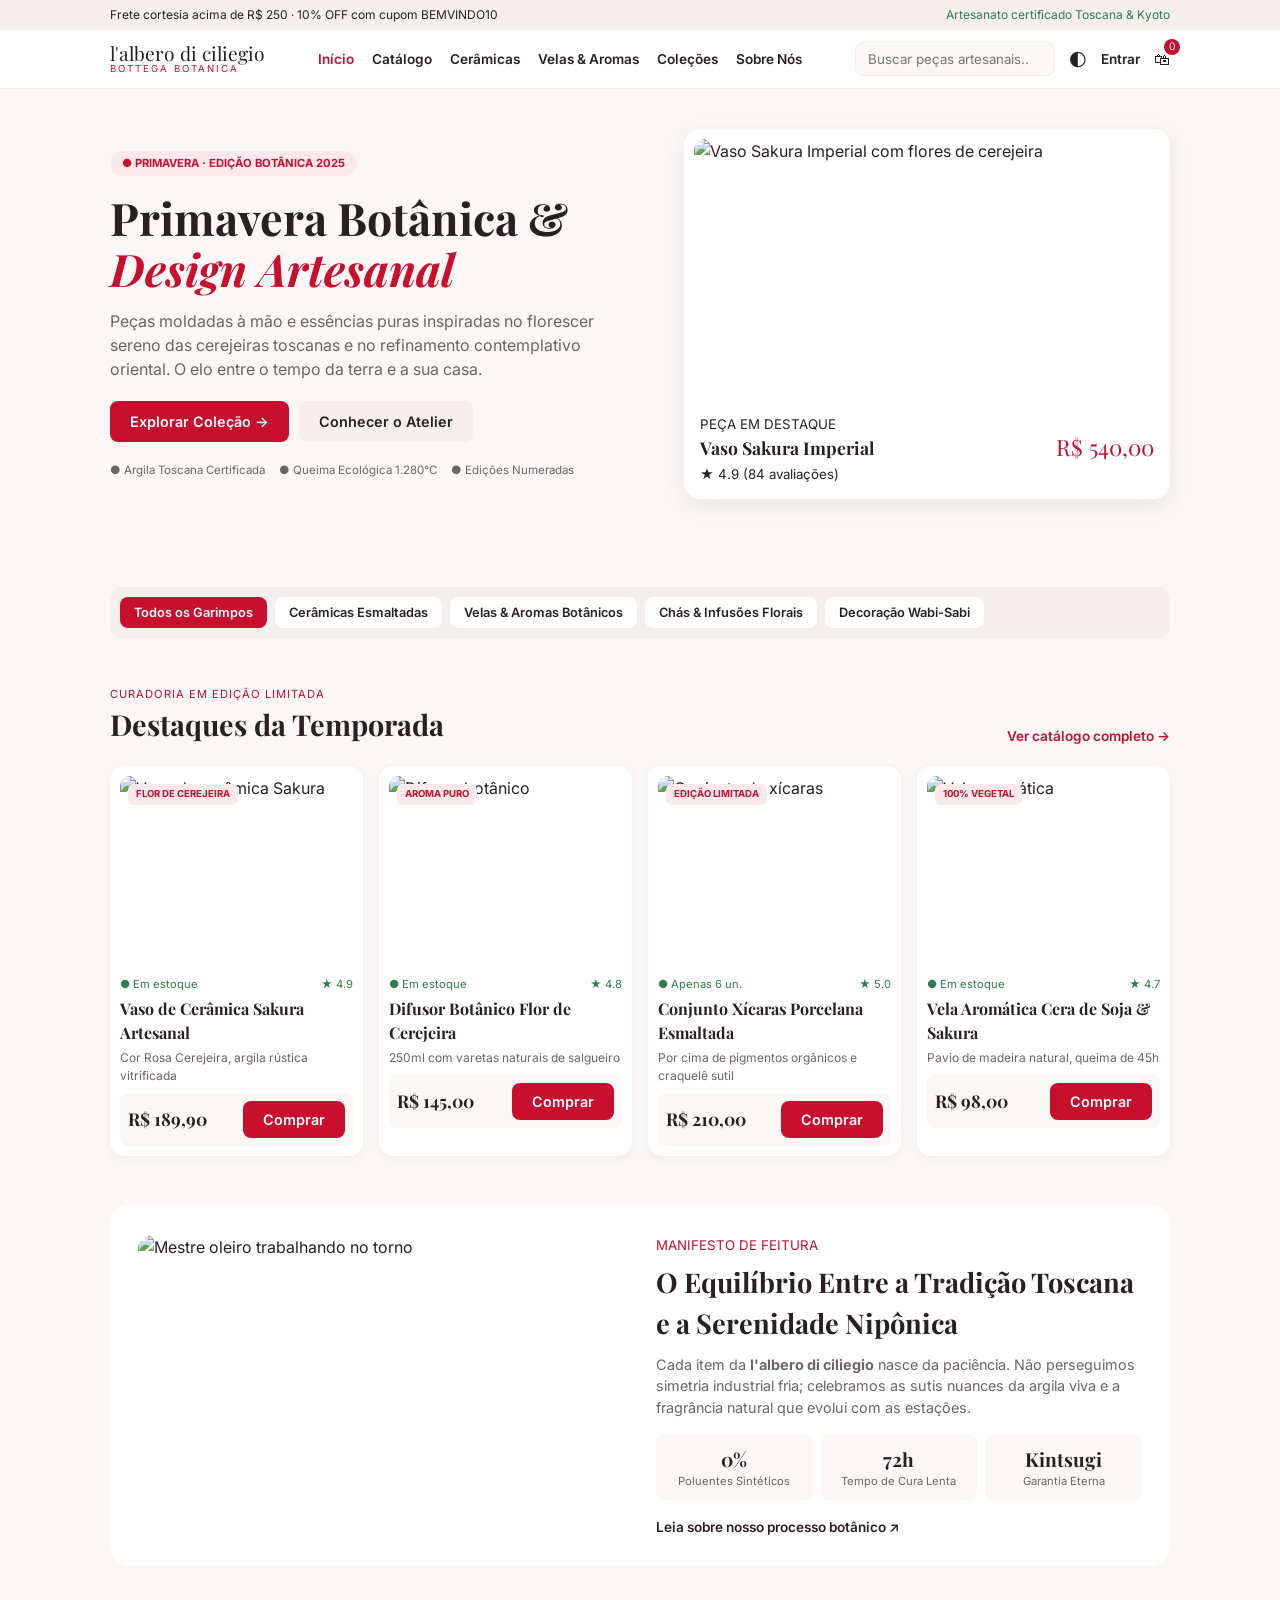
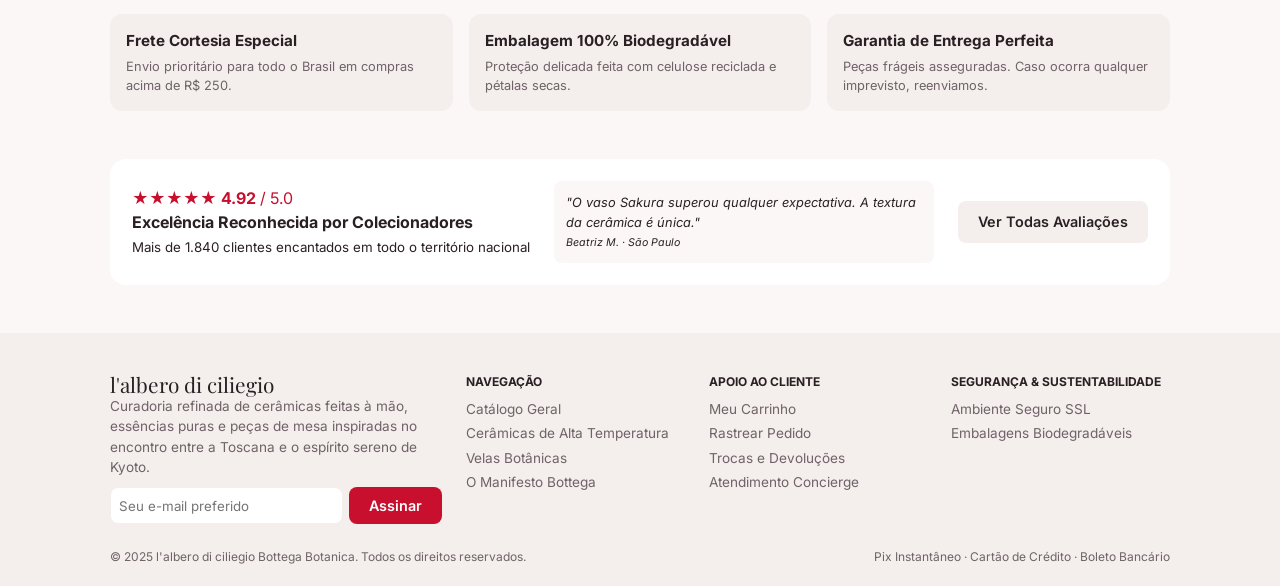
==== index.html @ edb215cd "Commits" ====
<!DOCTYPE html>
<html lang="pt-BR">
<head>
  <meta charset="UTF-8">
  <meta name="viewport" content="width=device-width, initial-scale=1.0">
  <title>l'albero di ciliegio | Bottega Botanica</title>
  <link rel="preconnect" href="https://fonts.googleapis.com">
  <link href="https://fonts.googleapis.com/css2?family=Inter:wght@400;600&family=Playfair+Display:ital,wght@0,500;0,700;1,500&display=swap" rel="stylesheet">
  <link rel="stylesheet" href="style.css">
</head>
<body>
 
  
  <div class="topo">
    <div class="container">
      <span>Frete cortesia acima de R$ 250 · 10% OFF com cupom BEMVINDO10</span>
      <span class="verde">Artesanato certificado Toscana &amp; Kyoto</span>
    </div>
  </div>
 

  <header class="cabecalho">
    <div class="container">
      <a href="index.html" class="logo">l'albero di ciliegio<small>Bottega Botanica</small></a>
      <nav>
        <ul class="menu">
          <li><a href="index.html" class="ativo">Início</a></li>
          <li><a href="pages/produtos.html">Catálogo</a></li>
          <li><a href="#">Cerâmicas</a></li>
          <li><a href="#">Velas &amp; Aromas</a></li>
          <li><a href="#">Coleções</a></li>
          <li><a href="#manifesto">Sobre Nós</a></li>
        </ul>
      </nav>
      <div class="acoes">
        <input type="search" placeholder="Buscar peças artesanais...">
        <button class="icone" onclick="alternarTema()" title="Tema claro/escuro">🌓</button><a href="login.html" id="conta">Entrar</a>
        <a href="carrinho.html" class="carrinho-icone">🛍<span id="contador">0</span></a>
      </div>
    </div>
  </header>
 
  <main class="container">
 
  
    <section class="hero">
      <div>
        <span class="selo">● PRIMAVERA · EDIÇÃO BOTÂNICA 2025</span>
        <h1>Primavera Botânica &amp; <em>Design Artesanal</em></h1>
        <p>Peças moldadas à mão e essências puras inspiradas no florescer sereno das cerejeiras toscanas e no refinamento contemplativo oriental. O elo entre o tempo da terra e a sua casa.</p>
        <div class="botoes">
          <a href="produtos.html" class="btn btn-primario">Explorar Coleção →</a>
          <a href="#manifesto" class="btn btn-secundario">Conhecer o Atelier</a>
        </div>
        <ul>
          <li>● Argila Toscana Certificada</li>
          <li>● Queima Ecológica 1.280°C</li>
          <li>● Edições Numeradas</li>
        </ul>
      </div>
      <div class="hero-card">
        <div class="foto"><img src="https://http2.mlstatic.com/D_NQ_NP_890542-MLB113476794835_062026-O-vaso-grande-flor-cerejeiras-sakura-artificial-planta-bambu.webp" alt="Vaso Sakura Imperial com flores de cerejeira"></div>
        <div class="info">
          <div>
            <small>PEÇA EM DESTAQUE</small>
            <h3><a href="produto.html?id=1">Vaso Sakura Imperial</a></h3>
            <small>★ 4.9 (84 avaliações)</small>
          </div>
          <div class="preco-grande">R$ 540,00</div>
        </div>
      </div>
    </section>
 
   
    <section class="categorias">
      <button class="ativo">Todos os Garimpos</button>
      <button>Cerâmicas Esmaltadas</button>
      <button>Velas &amp; Aromas Botânicos</button>
      <button>Chás &amp; Infusões Florais</button>
      <button>Decoração Wabi-Sabi</button>
    </section>
 
   
    <div class="titulo-secao">
      <div>
        <small>Curadoria em edição limitada</small>
        <h2>Destaques da Temporada</h2>
      </div>
      <a href="produtos.html">Ver catálogo completo →</a>
    </div>
 
    <section class="produtos">
      <article class="card">
        <div class="foto"><img src="https://encrypted-tbn0.gstatic.com/images?q=tbn:ANd9GcS4dsjltMPFh5X_T1nWB2Aj9TmTQiAdquRbq2TLnKQxumsfh1YbI64Na4hk&s=10" alt="Vaso de cerâmica Sakura"><span class="etiqueta">FLOR DE CEREJEIRA</span></div>
        <div class="estoque"><span>● Em estoque</span><span>★ 4.9</span></div>
        <h3><a href="produto.html?id=2">Vaso de Cerâmica Sakura Artesanal</a></h3>
        <p class="descricao">Cor Rosa Cerejeira, argila rústica vitrificada</p>
        <div class="compra"><span class="preco">R$ 189,90</span><button class="btn btn-primario" data-comprar="2">Comprar</button></div>
      </article>
 
      <article class="card">
        <div class="foto"><img src="https://acdn-us.mitiendanube.com/stores/005/722/395/products/candleeco-difusor-de-ambiente-flor-de-cerejeira-3-f16fec84d40fd65c4417727639062046-1024-1024.webp" alt="Difusor botânico"><span class="etiqueta">AROMA PURO</span></div>
        <div class="estoque"><span>● Em estoque</span><span>★ 4.8</span></div>
        <h3><a href="produto.html?id=3">Difusor Botânico Flor de Cerejeira</a></h3>
        <p class="descricao">250ml com varetas naturais de salgueiro</p>
        <div class="compra"><span class="preco">R$ 145,00</span><button class="btn btn-primario" data-comprar="3">Comprar</button></div>
      </article>
 
      <article class="card">
        <div class="foto"><img src="img/xicaras.jpg" alt="Conjunto de xícaras"><span class="etiqueta">EDIÇÃO LIMITADA</span></div>
        <div class="estoque"><span>● Apenas 6 un.</span><span>★ 5.0</span></div>
        <h3><a href=" produto.html?id=4">Conjunto Xícaras Porcelana Esmaltada</a></h3>
        <p class="descricao">Por cima de pigmentos orgânicos e craquelê sutil</p>
        <div class="compra"><span class="preco">R$ 210,00</span><button class="btn btn-primario" data-comprar="4">Comprar</button></div>
      </article>
 
      <article class="card">
        <div class="foto"><img src="img/vela.jpg" alt="Vela aromática"><span class="etiqueta">100% VEGETAL</span></div>
        <div class="estoque"><span>● Em estoque</span><span>★ 4.7</span></div>
        <h3><a href="produto.html?id=5">Vela Aromática Cera de Soja &amp; Sakura</a></h3>
        <p class="descricao">Pavio de madeira natural, queima de 45h</p>
        <div class="compra"><span class="preco">R$ 98,00</span><button class="btn btn-primario" data-comprar="5">Comprar</button></div>
      </article>
    </section>
 
    
    <section class="manifesto" id="manifesto">
      <div class="foto"><img src="img/atelier.jpg" alt="Mestre oleiro trabalhando no torno"></div>
      <div>
        <small style="color:var(--vermelho)">MANIFESTO DE FEITURA</small>
        <h2>O Equilíbrio Entre a Tradição Toscana e a Serenidade Nipônica</h2>
        <p>Cada item da <strong>l'albero di ciliegio</strong> nasce da paciência. Não perseguimos simetria industrial fria; celebramos as sutis nuances da argila viva e a fragrância natural que evolui com as estações.</p>
        <div class="numeros">
          <div><strong>0%</strong>Poluentes Sintéticos</div>
          <div><strong>72h</strong>Tempo de Cura Lenta</div>
          <div><strong>Kintsugi</strong>Garantia Eterna</div>
        </div>
        <a href="#" style="font-weight:600;font-size:.85rem">Leia sobre nosso processo botânico ↗</a>
      </div>
    </section>
 
    <section class="vantagens">
      <div><h3>Frete Cortesia Especial</h3>Envio prioritário para todo o Brasil em compras acima de R$ 250.</div>
      <div><h3>Embalagem 100% Biodegradável</h3>Proteção delicada feita com celulose reciclada e pétalas secas.</div>
      <div><h3>Garantia de Entrega Perfeita</h3>Peças frágeis asseguradas. Caso ocorra qualquer imprevisto, reenviamos.</div>
    </section>
 
    
    <section class="avaliacoes">
      <div>
        <div class="nota">★★★★★ <strong>4.92</strong> / 5.0</div>
        <strong>Excelência Reconhecida por Colecionadores</strong><br>
        <small>Mais de 1.840 clientes encantados em todo o território nacional</small>
      </div>
      <blockquote>"O vaso Sakura superou qualquer expectativa. A textura da cerâmica é única."<br><small>Beatriz M. · São Paulo</small></blockquote>
      <a href="#" class="btn btn-secundario">Ver Todas Avaliações</a>
    </section>
 
  </main>
 
  
  <footer class="rodape">
    <div class="container">
      <div class="colunas">
        <div>
          <p class="logo" style="font-size:1.3rem;color:var(--texto)">l'albero di ciliegio</p>
          <p>Curadoria refinada de cerâmicas feitas à mão, essências puras e peças de mesa inspiradas no encontro entre a Toscana e o espírito sereno de Kyoto.</p>
          <form onsubmit="return false">
            <input type="email" placeholder="Seu e-mail preferido">
            <button class="btn btn-primario">Assinar</button>
          </form>
        </div>
        <div><h4>Navegação</h4><ul><li>Catálogo Geral</li><li>Cerâmicas de Alta Temperatura</li><li>Velas Botânicas</li><li>O Manifesto Bottega</li></ul></div>
        <div><h4>Apoio ao Cliente</h4><ul><li>Meu Carrinho</li><li>Rastrear Pedido</li><li>Trocas e Devoluções</li><li>Atendimento Concierge</li></ul></div>
        <div><h4>Segurança &amp; Sustentabilidade</h4><ul><li>Ambiente Seguro SSL</li><li>Embalagens Biodegradáveis</li></ul></div>
      </div>
      <div class="copy">
        <span>© 2025 l'albero di ciliegio Bottega Botanica. Todos os direitos reservados.</span>
        <span>Pix Instantâneo · Cartão de Crédito · Boleto Bancário</span>
      </div>
    </div>
  </footer>
 
  <script src="js/produtos.js"></script>
  <script src="js/script.js"></script>
</body>
</html>
---- style.css ----
/* ===== Variáveis: cores e fontes da identidade visual ===== */
:root {
  --vermelho: #c8102e;
  --fundo: #fbf7f6;
  --cartao: #ffffff;
  --bege: #f4eeed;
  --texto: #2a2024;
  --cinza: #6f6368;
  --rosa: #fde8ec;
  --verde: #2e7d4f;
  --fonte-titulo: 'Playfair Display', Georgia, serif;
  --fonte-texto: 'Inter', system-ui, Arial, sans-serif;
}
* { 
    box-sizing: border-box;
     margin: 0; 
     padding: 0; 
    }
body {
     font-family: var(--fonte-texto);
      background: var(--fundo);
       color: var(--texto); 
       line-height: 1.5; 
    }
a { 
    color: inherit; 
    text-decoration: none;
 }
img { 
    display: block;
     width: 100%; 
     height: 100%; 
     object-fit: cover;
     }
h1, h2, h3, .logo { 
    font-family: var(--fonte-titulo);
     color: var(--texto); 
    }
.container { max-width: 1100px; 
    margin: 0 auto; 
    padding: 0 20px;
}
section {
     margin-bottom: 48px; 
    }

/* ===== Botões ===== */
.btn { 
    display: inline-block;
     padding: 10px 20px;
      border-radius: 8px;
       font-weight: 600;
        font-size: .9rem;
         border: 0;
          cursor: pointer;
         }
.btn-primario { background: var(--vermelho); color: #fff; }
.btn-secundario { background: var(--bege); color: var(--texto); }

/* ===== Barra de avisos e cabeçalho ===== */
.topo { background: var(--bege); font-size: .75rem; padding: 6px 0; }
.topo .container { display: flex; justify-content: space-between; gap: 10px; flex-wrap: wrap; }
.topo .verde { color: var(--verde); }
.cabecalho { background: var(--cartao); position: sticky; top: 0; z-index: 10; border-bottom: 1px solid var(--bege); }
.cabecalho .container { display: flex; align-items: center; justify-content: space-between; gap: 16px; padding-top: 12px; padding-bottom: 12px; flex-wrap: wrap; }
.logo { font-size: 1.2rem; line-height: 1.1; }
.logo small { display: block; font-family: var(--fonte-texto); font-size: .6rem; letter-spacing: 2px; text-transform: uppercase; color: var(--vermelho); }
.menu { display: flex; gap: 18px; font-size: .85rem; font-weight: 600; list-style: none; flex-wrap: wrap; }
.menu a.ativo, .menu a:hover { color: var(--vermelho); }
.acoes { display: flex; align-items: center; gap: 14px; }
.acoes input { padding: 8px 12px; border: 1px solid var(--bege); border-radius: 8px; background: var(--fundo); width: 200px; font-family: inherit; }
.carrinho-icone { position: relative; }
.carrinho-icone span { position: absolute; top: -8px; right: -10px; background: var(--vermelho); color: #fff; font-size: .65rem; border-radius: 50%; width: 16px; height: 16px; text-align: center; }

/* ===== Hero ===== */
.hero { display: grid; grid-template-columns: 1.1fr 1fr; gap: 40px; align-items: center; padding: 40px 0; }
.selo { display: inline-block; background: var(--rosa); color: var(--vermelho); font-size: .7rem; font-weight: 700; padding: 4px 12px; border-radius: 20px; margin-bottom: 16px; }
.hero h1 { font-size: 2.8rem; line-height: 1.15; margin-bottom: 14px; }
.hero h1 em { color: var(--vermelho); }
.hero p { color: var(--cinza); margin-bottom: 20px; }
.hero .botoes { display: flex; gap: 10px; flex-wrap: wrap; margin-bottom: 20px; }
.hero ul { display: flex; gap: 14px; list-style: none; font-size: .72rem; color: var(--cinza); flex-wrap: wrap; }
.hero-card { background: var(--cartao); border-radius: 16px; padding: 10px; box-shadow: 0 6px 24px rgba(0,0,0,.08); }
.hero-card .foto { height: 260px; border-radius: 12px; overflow: hidden; }
.hero-card .info { display: flex; justify-content: space-between; align-items: center; padding: 12px 6px 4px; }
.hero-card h3 { font-size: 1.1rem; }
.preco-grande { font-family: var(--fonte-titulo); font-size: 1.4rem; color: var(--vermelho); }

/* ===== Categorias ===== */
.categorias { display: flex; gap: 8px; flex-wrap: wrap; background: var(--bege); padding: 10px; border-radius: 12px; }
.categorias button { border: 0; background: var(--cartao); padding: 8px 14px; border-radius: 8px; font-size: .8rem; font-weight: 600; cursor: pointer; font-family: inherit; }
.categorias button.ativo { background: var(--vermelho); color: #fff; }

/* ===== Produtos ===== */
.titulo-secao { display: flex; justify-content: space-between; align-items: flex-end; margin: 40px 0 20px; gap: 10px; }
.titulo-secao small { display: block; color: var(--vermelho); font-size: .7rem; letter-spacing: 1px; text-transform: uppercase; }
.titulo-secao h2 { font-size: 1.8rem; }
.titulo-secao a { color: var(--vermelho); font-weight: 600; font-size: .85rem; }
.produtos { display: grid; grid-template-columns: repeat(4, 1fr); gap: 16px; }
.card { background: var(--cartao); border-radius: 14px; padding: 10px; box-shadow: 0 2px 10px rgba(0,0,0,.05); }
.card .foto { position: relative; height: 190px; border-radius: 10px; overflow: hidden; margin-bottom: 10px; }
.etiqueta { position: absolute; top: 8px; left: 8px; background: var(--rosa); color: var(--vermelho); font-size: .6rem; font-weight: 700; padding: 3px 8px; border-radius: 6px; }
.card .estoque { display: flex; justify-content: space-between; font-size: .7rem; color: var(--verde); }
.card h3 { font-size: 1rem; margin: 4px 0; }
.card .descricao { font-size: .75rem; color: var(--cinza); margin-bottom: 8px; }
.card .compra { display: flex; justify-content: space-between; align-items: center; background: var(--fundo); padding: 8px; border-radius: 8px; }
.preco { font-family: var(--fonte-titulo); font-weight: 700; font-size: 1.1rem; }

/* ===== Manifesto ===== */
.manifesto { display: grid; grid-template-columns: 1fr 1fr; gap: 32px; align-items: center; background: var(--cartao); border-radius: 20px; padding: 28px; }
.manifesto .foto { height: 300px; border-radius: 14px; overflow: hidden; }
.manifesto h2 { font-size: 1.7rem; margin: 6px 0 10px; }
.manifesto p { color: var(--cinza); font-size: .9rem; margin-bottom: 16px; }
.numeros { display: grid; grid-template-columns: repeat(3, 1fr); gap: 8px; margin-bottom: 14px; }
.numeros div { background: var(--fundo); border-radius: 8px; padding: 10px; text-align: center; font-size: .7rem; color: var(--cinza); }
.numeros strong { display: block; font-family: var(--fonte-titulo); font-size: 1.2rem; color: var(--texto); }

/* ===== Vantagens, avaliações e rodapé ===== */
.vantagens { display: grid; grid-template-columns: repeat(3, 1fr); gap: 16px; }
.vantagens div { background: var(--bege); border-radius: 12px; padding: 16px; font-size: .8rem; color: var(--cinza); }
.vantagens h3 { font-family: var(--fonte-texto); font-size: .95rem; color: var(--texto); margin-bottom: 4px; }
.avaliacoes { background: var(--cartao); border-radius: 16px; padding: 22px; display: flex; justify-content: space-between; align-items: center; gap: 16px; flex-wrap: wrap; }
.avaliacoes .nota { color: var(--vermelho); }
.avaliacoes blockquote { background: var(--fundo); padding: 12px; border-radius: 8px; font-size: .8rem; font-style: italic; max-width: 380px; }
.rodape { background: var(--bege); padding: 40px 0 20px; font-size: .85rem; color: var(--cinza); }
.rodape .colunas { display: grid; grid-template-columns: 1.5fr 1fr 1fr 1fr; gap: 24px; margin-bottom: 24px; }
.rodape h4 { color: var(--texto); font-size: .75rem; text-transform: uppercase; margin-bottom: 8px; }
.rodape li { list-style: none; margin-bottom: 4px; }
.rodape form { display: flex; gap: 6px; margin-top: 10px; }
.rodape input { flex: 1; padding: 8px; border: 1px solid var(--bege); border-radius: 8px; min-width: 0; }
.copy { display: flex; justify-content: space-between; flex-wrap: wrap; gap: 8px; font-size: .75rem; }

/* ===== Responsividade ===== */
@media (max-width: 900px) {
  .produtos { grid-template-columns: repeat(2, 1fr); }
  .hero, .manifesto { grid-template-columns: 1fr; }
  .rodape .colunas { grid-template-columns: 1fr 1fr; }
}
@media (max-width: 600px) {
  .hero h1 { font-size: 2rem; }
  .produtos, .vantagens { grid-template-columns: 1fr; }
  .acoes input { width: 140px; }
  .rodape .colunas { grid-template-columns: 1fr; }
  .numeros { grid-template-columns: 1fr; }
}

/* ===== Páginas internas (catálogo, produto, carrinho, checkout) ===== */
[hidden] { 
    display: none !important; 
}
.pagina { 
    padding-top: 30px; 
    padding-bottom: 50px; 
    min-height: 70vh;
 }
.pagina h1 {
     margin-bottom: 16px;
     }
.card .foto {
     display: block;
     }
.card h3 a:hover {
     color: var(--vermelho); 
    }
.filtros {
     display: flex;
      gap: 10px; 
      margin-bottom: 20px;
       flex-wrap: wrap; 
    }
.filtros input, .filtros select, form input, form select {
     padding: 10px; 
     border: 1px solid #e0d6d8; 
     border-radius: 8px; 
     font-family: inherit; 
     background: var(--cartao); 
    }
.filtros input { flex: 1; min-width: 200px; }
.detalhe { display: grid; grid-template-columns: 1fr 1fr; gap: 32px; align-items: center; }
.foto-detalhe { height: 420px; border-radius: 16px; overflow: hidden; }
.detalhe h1 { font-size: 2.2rem; }
.descricao-grande { color: var(--cinza); margin: 10px 0; }
.linha-carrinho { display: grid; grid-template-columns: 70px 1fr auto auto auto; gap: 14px; align-items: center; background: var(--cartao); padding: 10px; border-radius: 12px; margin-bottom: 10px; }
.linha-carrinho img { height: 70px; border-radius: 8px; }
.qtd { display: flex; align-items: center; gap: 8px; }
.qtd button, .remover { border: 1px solid #e0d6d8; background: var(--fundo); border-radius: 6px; width: 28px; height: 28px; cursor: pointer; }
.resumo { background: var(--cartao); border-radius: 12px; padding: 16px; }
.resumo p { display: flex; justify-content: space-between; margin-bottom: 6px; gap: 10px; }
.resumo .total { font-size: 1.2rem; font-weight: 700; border-top: 1px solid var(--bege); padding-top: 8px; }
.resumo .btn { margin: 8px 8px 0 0; }
.layout-checkout { display: grid; grid-template-columns: 2fr 1fr; gap: 24px; align-items: start; }
form h3 { margin: 16px 0 8px; }
.campos { display: grid; grid-template-columns: 1fr 1fr; gap: 10px; }
.campos .larga { grid-column: 1 / -1; }
.formas { display: flex; gap: 16px; flex-wrap: wrap; margin-bottom: 12px; }
.caixa-pix { background: var(--bege); padding: 20px; border-radius: 10px; text-align: center; }
.simulacao { background: var(--rosa); color: var(--vermelho); padding: 10px 14px; border-radius: 8px; font-weight: 600; margin-bottom: 16px; }
.sucesso { text-align: center; background: var(--cartao); padding: 40px 20px; border-radius: 16px; }
.sucesso p { margin: 8px 0; }
.aviso { position: fixed; bottom: 24px; right: 24px; background: var(--verde); color: #fff; padding: 12px 18px; border-radius: 10px; z-index: 50; }
@media (max-width: 700px) {
  .detalhe, .layout-checkout, .campos { grid-template-columns: 1fr; }
  .linha-carrinho { grid-template-columns: 60px 1fr auto; }
}

/* ===== Tema escuro: só troca as variáveis de cor ===== */
[data-tema="escuro"] { --fundo: #161215; --cartao: #211a1e; --bege: #2b2327; --texto: #f3eaed; --cinza: #b3a5ab; --rosa: #3a1f27; --verde: #5cc98a; --vermelho: #e8486b; }
input, select, button { color: inherit; font-family: inherit; }
.btn-primario { color: #fff; }
.icone { background: none; border: 0; cursor: pointer; font-size: 1.1rem; }
#conta { font-size: .85rem; font-weight: 600; }

/* ===== Cupom, linha do tempo, login/cadastro ===== */
.cupom { display: flex; gap: 8px; margin-bottom: 12px; }
.cupom input { flex: 1; min-width: 0; padding: 8px; border: 1px solid var(--bege); border-radius: 8px; background: var(--fundo); }
.cupom .btn { margin: 0; }
.linha-tempo { list-style: none; display: flex; gap: 8px; margin: 16px 0; text-align: left; flex-wrap: wrap; }
.linha-tempo li { flex: 1; min-width: 130px; background: var(--bege); padding: 10px; border-radius: 8px; font-size: .8rem; color: var(--cinza); }
.linha-tempo li.feito { background: var(--rosa); color: var(--vermelho); font-weight: 600; }
.auth { display: grid; grid-template-columns: 1fr 1.3fr; max-width: 820px; margin: 10px auto; background: var(--cartao); border-radius: 20px; overflow: hidden; box-shadow: 0 6px 24px rgba(0,0,0,.1); }
.auth .lado { background: linear-gradient(transparent 30%, rgba(0,0,0,.65)), url(../img/atelier.jpg) center / cover; color: #fff; padding: 24px; display: flex; align-items: flex-end; min-height: 380px; font-family: var(--fonte-titulo); font-style: italic; font-size: 1.2rem; }
.auth form { padding: 28px; display: flex; flex-direction: column; gap: 10px; }
.auth label { display: flex; flex-direction: column; gap: 4px; font-size: .8rem; font-weight: 600; }
.aviso-form { font-size: .8rem; color: var(--cinza); }
#erro { color: var(--vermelho); font-size: .85rem; min-height: 1em; }
@media (max-width: 700px) { .auth { grid-template-columns: 1fr; } .auth .lado { min-height: 140px; } }
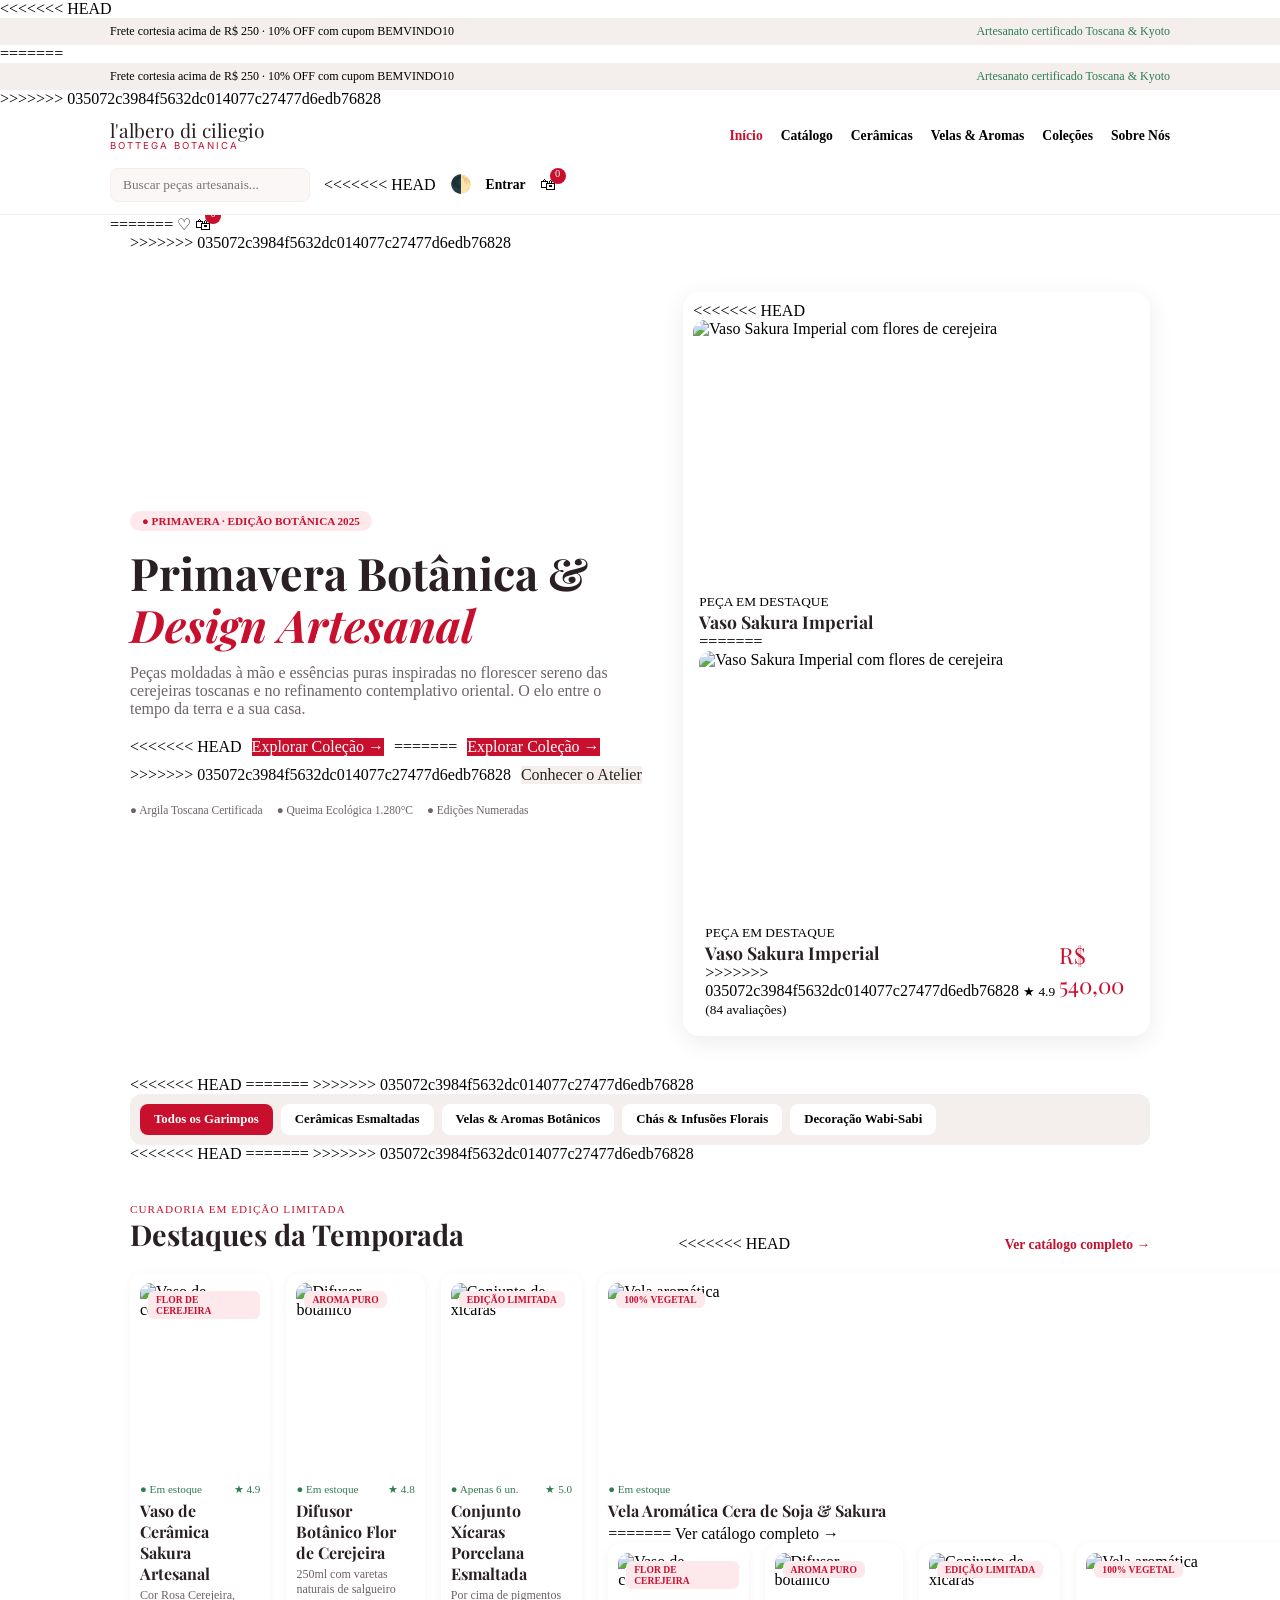
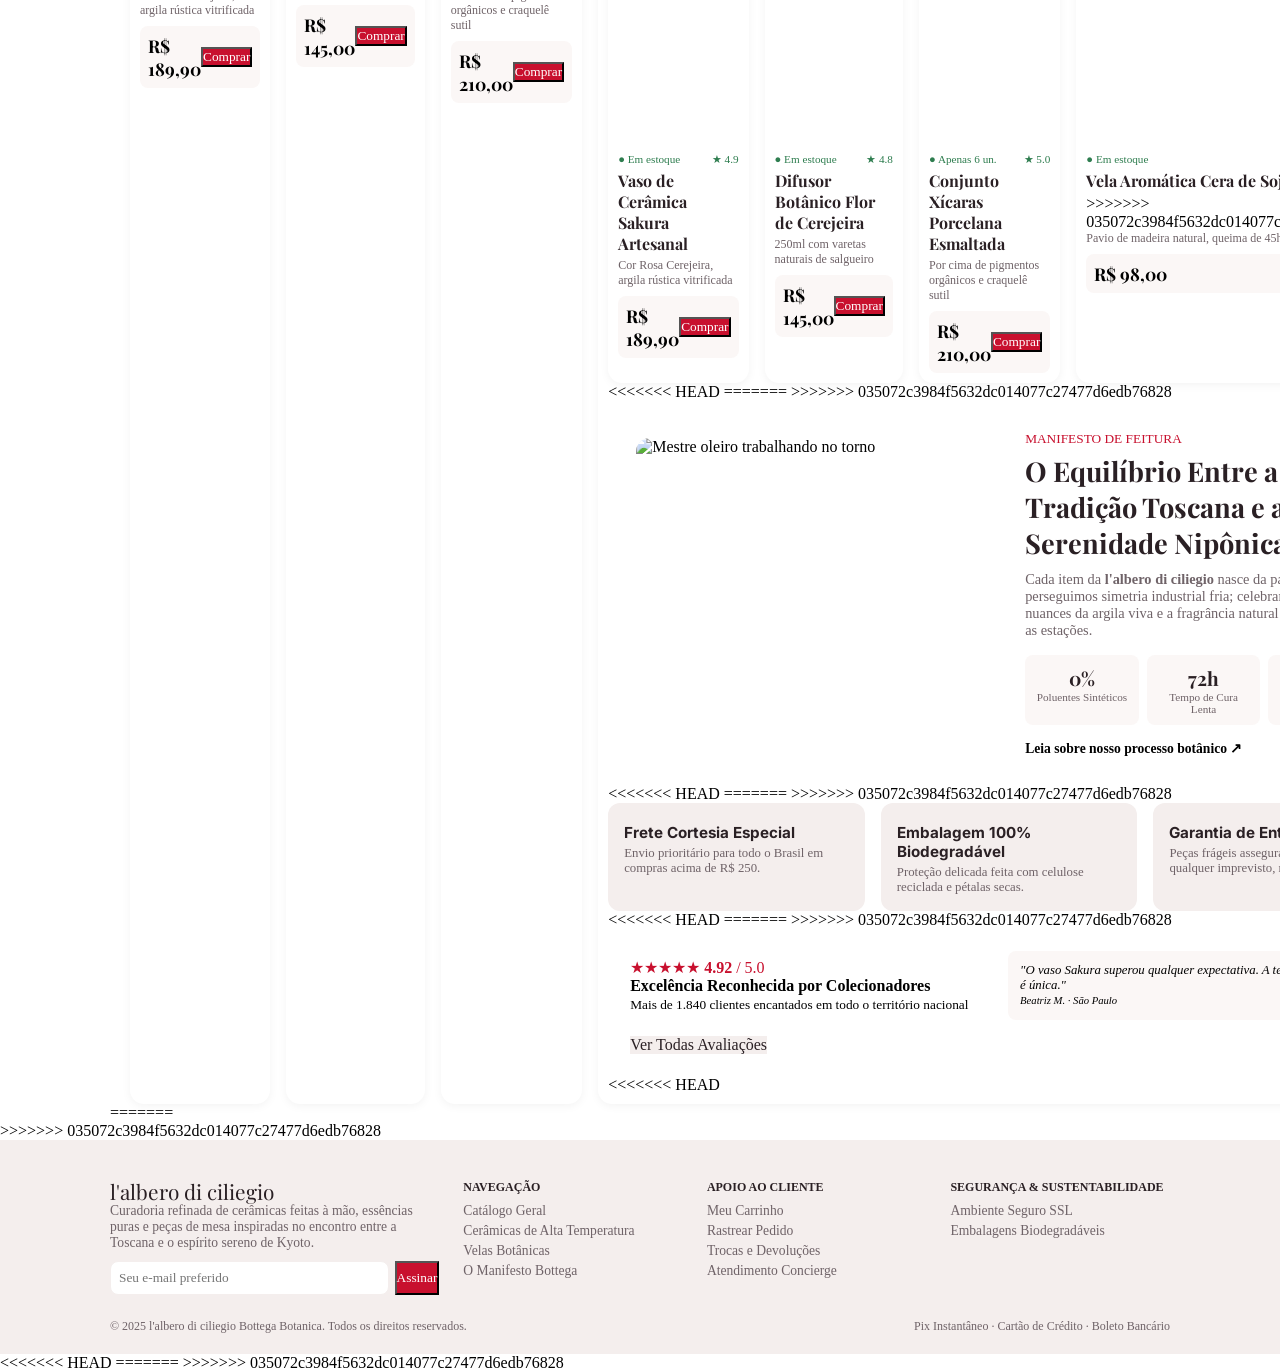
==== commit ee8733ab: "qualquer coisa" ====
--- a/index.html
+++ b/index.html
@@ -9,6 +9,7 @@
   <link rel="stylesheet" href="style.css">
 </head>
 <body>
+<<<<<<< HEAD
  
   
   <div class="topo">
@@ -19,6 +20,18 @@
   </div>
  
 
+=======
+
+  <!-- Barra de avisos -->
+  <div class="topo">
+    <div class="container">
+      <span>Frete cortesia acima de R$ 250 · 10% OFF com cupom BEMVINDO10</span>
+      <span class="verde">Artesanato certificado Toscana &amp; Kyoto</span>
+    </div>
+  </div>
+
+  <!-- Cabeçalho com menu -->
+>>>>>>> 035072c3984f5632dc014077c27477d6edb76828
   <header class="cabecalho">
     <div class="container">
       <a href="index.html" class="logo">l'albero di ciliegio<small>Bottega Botanica</small></a>
@@ -34,6 +47,7 @@
       </nav>
       <div class="acoes">
         <input type="search" placeholder="Buscar peças artesanais...">
+<<<<<<< HEAD
         <button class="icone" onclick="alternarTema()" title="Tema claro/escuro">🌓</button><a href="login.html" id="conta">Entrar</a>
         <a href="carrinho.html" class="carrinho-icone">🛍<span id="contador">0</span></a>
       </div>
@@ -42,6 +56,16 @@
  
   <main class="container">
  
+=======
+        <span>♡</span>
+        <a href="pages/carrinho.html" class="carrinho-icone">🛍<span id="contador">0</span></a>
+      </div>
+    </div>
+  </header>
+
+  <main class="container">
+
+>>>>>>> 035072c3984f5632dc014077c27477d6edb76828
   
     <section class="hero">
       <div>
@@ -49,7 +73,11 @@
         <h1>Primavera Botânica &amp; <em>Design Artesanal</em></h1>
         <p>Peças moldadas à mão e essências puras inspiradas no florescer sereno das cerejeiras toscanas e no refinamento contemplativo oriental. O elo entre o tempo da terra e a sua casa.</p>
         <div class="botoes">
+<<<<<<< HEAD
           <a href="produtos.html" class="btn btn-primario">Explorar Coleção →</a>
+=======
+          <a href="pages/produtos.html" class="btn btn-primario">Explorar Coleção →</a>
+>>>>>>> 035072c3984f5632dc014077c27477d6edb76828
           <a href="#manifesto" class="btn btn-secundario">Conhecer o Atelier</a>
         </div>
         <ul>
@@ -59,18 +87,30 @@
         </ul>
       </div>
       <div class="hero-card">
+<<<<<<< HEAD
         <div class="foto"><img src="https://http2.mlstatic.com/D_NQ_NP_890542-MLB113476794835_062026-O-vaso-grande-flor-cerejeiras-sakura-artificial-planta-bambu.webp" alt="Vaso Sakura Imperial com flores de cerejeira"></div>
         <div class="info">
           <div>
             <small>PEÇA EM DESTAQUE</small>
             <h3><a href="produto.html?id=1">Vaso Sakura Imperial</a></h3>
+=======
+        <div class="foto"><img src="img/hero.jpg" alt="Vaso Sakura Imperial com flores de cerejeira"></div>
+        <div class="info">
+          <div>
+            <small>PEÇA EM DESTAQUE</small>
+            <h3><a href="pages/produto.html?id=1">Vaso Sakura Imperial</a></h3>
+>>>>>>> 035072c3984f5632dc014077c27477d6edb76828
             <small>★ 4.9 (84 avaliações)</small>
           </div>
           <div class="preco-grande">R$ 540,00</div>
         </div>
       </div>
     </section>
- 
+<<<<<<< HEAD
+ 
+=======
+
+>>>>>>> 035072c3984f5632dc014077c27477d6edb76828
    
     <section class="categorias">
       <button class="ativo">Todos os Garimpos</button>
@@ -79,13 +119,19 @@
       <button>Chás &amp; Infusões Florais</button>
       <button>Decoração Wabi-Sabi</button>
     </section>
- 
-   
+<<<<<<< HEAD
+ 
+   
+=======
+
+  
+>>>>>>> 035072c3984f5632dc014077c27477d6edb76828
     <div class="titulo-secao">
       <div>
         <small>Curadoria em edição limitada</small>
         <h2>Destaques da Temporada</h2>
       </div>
+<<<<<<< HEAD
       <a href="produtos.html">Ver catálogo completo →</a>
     </div>
  
@@ -118,12 +164,51 @@
         <div class="foto"><img src="img/vela.jpg" alt="Vela aromática"><span class="etiqueta">100% VEGETAL</span></div>
         <div class="estoque"><span>● Em estoque</span><span>★ 4.7</span></div>
         <h3><a href="produto.html?id=5">Vela Aromática Cera de Soja &amp; Sakura</a></h3>
+=======
+      <a href="pages/produtos.html">Ver catálogo completo →</a>
+    </div>
+
+    <section class="produtos">
+      <article class="card">
+        <div class="foto"><img src="img/vaso.jpg" alt="Vaso de cerâmica Sakura"><span class="etiqueta">FLOR DE CEREJEIRA</span></div>
+        <div class="estoque"><span>● Em estoque</span><span>★ 4.9</span></div>
+        <h3><a href="pages/produto.html?id=2">Vaso de Cerâmica Sakura Artesanal</a></h3>
+        <p class="descricao">Cor Rosa Cerejeira, argila rústica vitrificada</p>
+        <div class="compra"><span class="preco">R$ 189,90</span><button class="btn btn-primario" data-comprar="2">Comprar</button></div>
+      </article>
+
+      <article class="card">
+        <div class="foto"><img src="img/difusor.jpg" alt="Difusor botânico"><span class="etiqueta">AROMA PURO</span></div>
+        <div class="estoque"><span>● Em estoque</span><span>★ 4.8</span></div>
+        <h3><a href="pages/produto.html?id=3">Difusor Botânico Flor de Cerejeira</a></h3>
+        <p class="descricao">250ml com varetas naturais de salgueiro</p>
+        <div class="compra"><span class="preco">R$ 145,00</span><button class="btn btn-primario" data-comprar="3">Comprar</button></div>
+      </article>
+
+      <article class="card">
+        <div class="foto"><img src="img/xicaras.jpg" alt="Conjunto de xícaras"><span class="etiqueta">EDIÇÃO LIMITADA</span></div>
+        <div class="estoque"><span>● Apenas 6 un.</span><span>★ 5.0</span></div>
+        <h3><a href="pages/produto.html?id=4">Conjunto Xícaras Porcelana Esmaltada</a></h3>
+        <p class="descricao">Por cima de pigmentos orgânicos e craquelê sutil</p>
+        <div class="compra"><span class="preco">R$ 210,00</span><button class="btn btn-primario" data-comprar="4">Comprar</button></div>
+      </article>
+
+      <article class="card">
+        <div class="foto"><img src="img/vela.jpg" alt="Vela aromática"><span class="etiqueta">100% VEGETAL</span></div>
+        <div class="estoque"><span>● Em estoque</span><span>★ 4.7</span></div>
+        <h3><a href="pages/produto.html?id=5">Vela Aromática Cera de Soja &amp; Sakura</a></h3>
+>>>>>>> 035072c3984f5632dc014077c27477d6edb76828
         <p class="descricao">Pavio de madeira natural, queima de 45h</p>
         <div class="compra"><span class="preco">R$ 98,00</span><button class="btn btn-primario" data-comprar="5">Comprar</button></div>
       </article>
     </section>
+<<<<<<< HEAD
  
     
+=======
+
+   
+>>>>>>> 035072c3984f5632dc014077c27477d6edb76828
     <section class="manifesto" id="manifesto">
       <div class="foto"><img src="img/atelier.jpg" alt="Mestre oleiro trabalhando no torno"></div>
       <div>
@@ -138,14 +223,24 @@
         <a href="#" style="font-weight:600;font-size:.85rem">Leia sobre nosso processo botânico ↗</a>
       </div>
     </section>
- 
+<<<<<<< HEAD
+ 
+=======
+
+    
+>>>>>>> 035072c3984f5632dc014077c27477d6edb76828
     <section class="vantagens">
       <div><h3>Frete Cortesia Especial</h3>Envio prioritário para todo o Brasil em compras acima de R$ 250.</div>
       <div><h3>Embalagem 100% Biodegradável</h3>Proteção delicada feita com celulose reciclada e pétalas secas.</div>
       <div><h3>Garantia de Entrega Perfeita</h3>Peças frágeis asseguradas. Caso ocorra qualquer imprevisto, reenviamos.</div>
     </section>
+<<<<<<< HEAD
  
     
+=======
+
+   
+>>>>>>> 035072c3984f5632dc014077c27477d6edb76828
     <section class="avaliacoes">
       <div>
         <div class="nota">★★★★★ <strong>4.92</strong> / 5.0</div>
@@ -155,10 +250,17 @@
       <blockquote>"O vaso Sakura superou qualquer expectativa. A textura da cerâmica é única."<br><small>Beatriz M. · São Paulo</small></blockquote>
       <a href="#" class="btn btn-secundario">Ver Todas Avaliações</a>
     </section>
+<<<<<<< HEAD
  
   </main>
  
   
+=======
+
+  </main>
+
+ 
+>>>>>>> 035072c3984f5632dc014077c27477d6edb76828
   <footer class="rodape">
     <div class="container">
       <div class="colunas">
@@ -180,7 +282,11 @@
       </div>
     </div>
   </footer>
- 
+<<<<<<< HEAD
+ 
+=======
+
+>>>>>>> 035072c3984f5632dc014077c27477d6edb76828
   <script src="js/produtos.js"></script>
   <script src="js/script.js"></script>
 </body>
--- a/style.css
+++ b/style.css
@@ -16,6 +16,7 @@
      margin: 0; 
      padding: 0; 
     }
+<<<<<<< HEAD
 body {
      font-family: var(--fonte-texto);
       background: var(--fundo);
@@ -40,11 +41,38 @@
     margin: 0 auto; 
     padding: 0 20px;
 }
+=======
+body { 
+    font-family: var(--fonte-texto); 
+    background: var(--fundo); 
+    color: var(--texto); 
+    line-height: 1.5; 
+}
+a {
+     color: inherit; 
+     text-decoration: none; 
+    }
+img { 
+    display: block; 
+    width: 100%; 
+    height: 100%; 
+    object-fit: cover; 
+}
+h1, h2, h3, .logo { 
+    font-family: var(--fonte-titulo);
+ }
+.container {
+     max-width: 1100px; 
+     margin: 0 auto; 
+     padding: 0 20px; 
+    }
+>>>>>>> 035072c3984f5632dc014077c27477d6edb76828
 section {
      margin-bottom: 48px; 
     }
 
 /* ===== Botões ===== */
+<<<<<<< HEAD
 .btn { 
     display: inline-block;
      padding: 10px 20px;
@@ -223,4 +251,593 @@
 .auth label { display: flex; flex-direction: column; gap: 4px; font-size: .8rem; font-weight: 600; }
 .aviso-form { font-size: .8rem; color: var(--cinza); }
 #erro { color: var(--vermelho); font-size: .85rem; min-height: 1em; }
-@media (max-width: 700px) { .auth { grid-template-columns: 1fr; } .auth .lado { min-height: 140px; } }+@media (max-width: 700px) { .auth { grid-template-columns: 1fr; } .auth .lado { min-height: 140px; } }
+=======
+.btn {
+     display: inline-block;
+      padding: 10px 20px; 
+      border-radius: 8px; 
+      font-weight: 600;
+       font-size: .9rem;
+        border: 0; 
+        cursor: pointer; 
+    }
+.btn-primario {
+     background: var(--vermelho);
+      color: #fff; 
+    }
+.btn-secundario { 
+    background: var(--bege);
+     color: var(--texto);
+     }
+
+/* ===== Barra de avisos e cabeçalho ===== */
+.topo { 
+    background: var(--bege);
+     font-size: .75rem;
+      padding: 6px 0;
+     }
+.topo .container { 
+    display: flex;
+     justify-content: space-between;
+      gap: 10px; flex-wrap: wrap;
+     }
+.topo .verde {
+     color: var(--verde);
+     }
+.cabecalho { 
+    background: var(--cartao);
+     position: sticky;
+      top: 0; z-index: 10;
+       border-bottom: 1px solid var(--bege);
+     }
+.cabecalho .container { display: flex;
+     align-items: center;
+      justify-content: space-between;
+       gap: 16px;
+        padding-top: 12px;
+         padding-bottom: 12px;
+          flex-wrap: wrap;
+         }
+.logo { 
+    font-size: 1.2rem;
+     line-height: 1.1;
+     }
+.logo small { display: block;
+     font-family: var(--fonte-texto);
+      font-size: .6rem; letter-spacing: 2px;
+       text-transform: uppercase;
+        color: var(--vermelho);
+     }
+.menu {
+     display: flex;
+     gap: 18px;
+      font-size: .85rem;
+       font-weight: 600;
+        list-style: none;
+         flex-wrap: wrap;
+         }
+.menu a.ativo, .menu a:hover { 
+    color: var(--vermelho);
+ }
+.acoes { 
+    display: flex;
+     align-items: center;
+      gap: 14px;
+     }
+.acoes input { 
+    padding: 8px 12px;
+     border: 1px solid var(--bege);
+      border-radius: 8px;
+       background: var(--fundo);
+        width: 200px;
+         font-family: inherit;
+         }
+.carrinho-icone { 
+    position: relative;
+ }
+.carrinho-icone span { position: absolute;
+     top: -8px;
+      right: -10px;
+       background: var(--vermelho);
+        color: #fff;
+         font-size: .65rem;
+          border-radius: 50%;
+           width: 16px;
+            height: 16px; 
+            text-align: center; 
+        }
+
+/* ===== Hero ===== */
+.hero {
+     display: grid;
+      grid-template-columns: 1.1fr 1fr;
+       gap: 40px;
+        align-items: center;
+         padding: 40px 0; 
+        }
+.selo { 
+    display: inline-block;
+     background: var(--rosa); 
+     color: var(--vermelho);
+      font-size: .7rem;
+       font-weight: 700;
+        padding: 4px 12px; 
+        border-radius: 20px;
+         margin-bottom: 16px;
+         }
+.hero h1 { 
+    font-size: 2.8rem; 
+    line-height: 1.15;
+     margin-bottom: 14px;
+     }
+.hero h1 em {
+     color: var(--vermelho);
+     }
+.hero p { 
+    color: var(--cinza);
+     margin-bottom: 20px; 
+    }
+.hero .botoes { 
+    display: flex;
+     gap: 10px; 
+     flex-wrap: wrap;
+      margin-bottom: 20px;
+     }
+.hero ul { 
+    display: flex; 
+    gap: 14px; 
+    list-style: none;
+     font-size: .72rem;
+      color: var(--cinza); 
+      flex-wrap: wrap; 
+    }
+.hero-card { 
+    background: var(--cartao); 
+    border-radius: 16px;
+     padding: 10px; 
+     box-shadow: 0 6px 24px rgba(0,0,0,.08);
+     }
+.hero-card .foto {
+     height: 260px; 
+     border-radius: 12px;
+      overflow: hidden;
+     }
+.hero-card .info {
+     display: flex; 
+     justify-content: space-between; 
+     align-items: center; 
+     padding: 12px 6px 4px; 
+    }
+.hero-card h3 { 
+    font-size: 1.1rem; 
+}
+.preco-grande { 
+    font-family: var(--fonte-titulo);
+     font-size: 1.4rem;
+      color: var(--vermelho); 
+    }
+
+/* ===== Categorias ===== */
+.categorias { 
+    display: flex; 
+    gap: 8px; 
+    flex-wrap: wrap;
+     background: var(--bege); 
+     padding: 10px; 
+     border-radius: 12px; 
+    }
+.categorias button {
+     border: 0; 
+     background: var(--cartao); 
+     padding: 8px 14px;
+      border-radius: 8px; 
+      font-size: .8rem; 
+      font-weight: 600; 
+      cursor: pointer; 
+      font-family: inherit; 
+    }
+.categorias button.ativo { 
+    background: var(--vermelho); 
+    color: #fff; 
+}
+
+/* ===== Produtos ===== */
+.titulo-secao { 
+    display: flex; 
+    justify-content: space-between; 
+    align-items: flex-end; 
+    margin: 40px 0 20px;
+     gap: 10px;
+     }
+.titulo-secao small { 
+    display: block; 
+    color: var(--vermelho);
+     font-size: .7rem;
+      letter-spacing: 1px; 
+      text-transform: uppercase; 
+    }
+.titulo-secao h2 {
+     font-size: 1.8rem;
+     }
+.titulo-secao a { 
+    color: var(--vermelho);
+     font-weight: 600; 
+     font-size: .85rem;
+     }
+.produtos {
+     display: grid; 
+     grid-template-columns: repeat(4, 1fr); 
+     gap: 16px;
+     }
+.card {
+     background: var(--cartao);
+      border-radius: 14px;
+       padding: 10px;
+        box-shadow: 0 2px 10px rgba(0,0,0,.05);
+     }
+.card .foto { position: relative;
+     height: 190px;
+      border-radius: 10px; 
+      overflow: hidden; 
+      margin-bottom: 10px;
+     }
+.etiqueta {
+     position: absolute; 
+     top: 8px; 
+     left: 8px; 
+     background: var(--rosa);
+      color: var(--vermelho); 
+      font-size: .6rem; 
+      font-weight: 700;
+       padding: 3px 8px;
+        border-radius: 6px;
+     }
+.card .estoque {
+     display: flex; 
+     justify-content: space-between;
+      font-size: .7rem; 
+      color: var(--verde); 
+    }
+.card h3 {
+     font-size: 1rem;
+      margin: 4px 0; 
+    }
+.card .descricao { 
+    font-size: .75rem; 
+    color: var(--cinza); 
+    margin-bottom: 8px; 
+}
+.card .compra { 
+    display: flex; 
+    justify-content: space-between;
+     align-items: center; 
+     background: var(--fundo);
+      padding: 8px;
+       border-radius: 8px;
+     }
+.preco {
+     font-family: var(--fonte-titulo);
+      font-weight: 700; 
+     font-size: 1.1rem; 
+    }
+
+/* ===== Manifesto ===== */
+.manifesto {
+     display: grid;
+      grid-template-columns: 1fr 1fr;
+       gap: 32px;
+        align-items: center;
+         background: var(--cartao); 
+         border-radius: 20px;
+          padding: 28px; 
+    }
+.manifesto .foto { 
+    height: 300px;
+     border-radius: 14px;
+      overflow: hidden;
+ }
+.manifesto h2 { 
+    font-size: 1.7rem;
+     margin: 6px 0 10px;
+     }
+.manifesto p {
+     color: var(--cinza);
+      font-size: .9rem; 
+      margin-bottom: 16px;
+     }
+.numeros {
+     display: grid;
+      grid-template-columns: repeat(3, 1fr);
+       gap: 8px;
+        margin-bottom: 14px;
+     }
+.numeros div {
+     background: var(--fundo);
+      border-radius: 8px;
+       padding: 10px; 
+       text-align: center; 
+       font-size: .7rem; 
+       color: var(--cinza); 
+    }
+.numeros strong { 
+    display: block;
+     font-family: var(--fonte-titulo);
+      font-size: 1.2rem; 
+      color: var(--texto); 
+    }
+
+/* ===== Vantagens, avaliações e rodapé ===== */
+.vantagens {
+     display: grid; 
+     grid-template-columns: repeat(3, 1fr); 
+     gap: 16px; 
+    }
+.vantagens div {
+     background: var(--bege);
+      border-radius: 12px;
+       padding: 16px;
+        font-size: .8rem; 
+        color: var(--cinza);
+     }
+.vantagens h3 {
+    font-family: var(--fonte-texto);
+     font-size: .95rem;
+      color: var(--texto);
+       margin-bottom: 4px; 
+    }
+.avaliacoes { 
+    background: var(--cartao);
+     border-radius: 16px;
+      padding: 22px;
+       display: flex;
+        justify-content: space-between;
+         align-items: center;
+          gap: 16px; 
+          flex-wrap: wrap;
+         }
+.avaliacoes .nota { 
+    color: var(--vermelho);
+ }
+.avaliacoes blockquote {
+     background: var(--fundo); 
+     padding: 12px;
+      border-radius: 8px;
+       font-size: .8rem;
+        font-style: italic;
+         max-width: 380px;
+         }
+.rodape { 
+    background: var(--bege);
+     padding: 40px 0 20px; 
+     font-size: .85rem;
+      color: var(--cinza); 
+    }
+.rodape .colunas {
+     display: grid;
+      grid-template-columns: 1.5fr 1fr 1fr 1fr;
+       gap: 24px;
+        margin-bottom: 24px; 
+}
+.rodape h4 { 
+    color: var(--texto);
+     font-size: .75rem;
+      text-transform: uppercase;
+       margin-bottom: 8px;
+     }
+.rodape li { 
+    list-style: none; 
+    margin-bottom: 4px;
+ }
+.rodape form {
+     display: flex;
+      gap: 6px;
+       margin-top: 10px;
+     }
+.rodape input { 
+    flex: 1; 
+    padding: 8px;
+     border: 1px solid var(--bege);
+      border-radius: 8px;
+       min-width: 0;
+     }
+.copy {
+     display: flex; 
+     justify-content: space-between;
+      flex-wrap: wrap;
+       gap: 8px;
+        font-size: .75rem;
+     }
+
+/* ===== Responsividade ===== */
+@media (max-width: 900px) {
+  .produtos { 
+    grid-template-columns: repeat(2, 1fr);
+ }
+  .hero, .manifesto { 
+    grid-template-columns: 1fr;
+ }
+  .rodape .colunas { 
+    grid-template-columns: 1fr 1fr;
+ }
+}
+@media (max-width: 600px) {
+  .hero h1 { 
+    font-size: 2rem;
+ }
+  .produtos, .vantagens { 
+    grid-template-columns: 1fr;
+ }
+  .acoes input {
+     width: 140px; 
+    }
+  .rodape .colunas {
+     grid-template-columns: 1fr;
+     }
+  .numeros { 
+    grid-template-columns: 1fr;
+ }
+}
+
+/* ===== Páginas internas (catálogo, produto, carrinho, checkout) ===== */
+[hidden] {
+     display: none !important;
+     }
+.pagina { 
+    padding-top: 30px;
+     padding-bottom: 50px; 
+     min-height: 70vh; }
+.pagina h1 { 
+    margin-bottom: 16px; 
+}
+.card .foto {
+     display: block; 
+    }
+.card h3 a:hover {
+    color: var(--vermelho);
+ }
+.filtros { display: flex; 
+    gap: 10px; 
+    margin-bottom: 20px; 
+    flex-wrap: wrap; 
+}
+.filtros input,
+ .filtros select, form input, form select { 
+    padding: 10px; 
+    border: 1px solid #e0d6d8; 
+    border-radius: 8px; 
+    font-family: inherit; 
+    background: var(--cartao); 
+}
+.filtros input { 
+    flex: 1; 
+    min-width: 200px; 
+}
+.detalhe { 
+    display: grid; 
+    grid-template-columns: 1fr 1fr; 
+    gap: 32px; 
+    align-items: center; 
+}
+.foto-detalhe { 
+    height: 420px; 
+    border-radius: 16px; 
+    overflow: hidden; 
+}
+.detalhe h1 { 
+    font-size: 2.2rem; 
+}
+.descricao-grande { 
+    color: var(--cinza); 
+    margin: 10px 0; 
+}
+.linha-carrinho {
+     display: grid;
+      grid-template-columns: 70px 1fr auto auto auto;
+       gap: 14px;
+        align-items: center;
+         background: var(--cartao);
+          padding: 10px;
+           border-radius: 12px;
+            margin-bottom: 10px; 
+        }
+.linha-carrinho img { 
+    height: 70px;
+     border-radius: 8px; 
+    }
+.qtd { 
+    display: flex;
+     align-items: center;
+      gap: 8px;
+     }
+.qtd button, .remover {
+     border: 1px solid #e0d6d8;
+      background: var(--fundo);
+       border-radius: 6px;
+        width: 28px;
+         height: 28px; 
+         cursor: pointer;
+         }
+.resumo { 
+    background: var(--cartao);
+     border-radius: 12px;
+      padding: 16px;
+     }
+.resumo p { 
+    display: flex; 
+    justify-content: space-between;
+     margin-bottom: 6px;
+      gap: 10px;
+     }
+.resumo .total { 
+    font-size: 1.2rem; 
+    font-weight: 700; 
+    border-top: 1px solid var(--bege);
+     padding-top: 8px; 
+    }
+.resumo .btn { 
+    margin: 8px 8px 0 0;
+ }
+.layout-checkout {
+     display: grid; 
+     grid-template-columns: 2fr 1fr;
+      gap: 24px; align-items: start;
+     }
+form h3 {
+     margin: 16px 0 8px;
+     }
+.campos { 
+    display: grid; 
+    grid-template-columns: 1fr 1fr;
+     gap: 10px; 
+    }
+.campos .larga {
+     grid-column: 1 / -1; 
+}
+.formas { 
+    display: flex; 
+    gap: 16px; 
+    flex-wrap: wrap;
+     margin-bottom: 12px; 
+}
+.caixa-pix {
+     background: var(--bege); 
+     padding: 20px; 
+     border-radius: 10px; 
+     text-align: center;
+     }
+.simulacao { 
+    background: var(--rosa); 
+    color: var(--vermelho); 
+    padding: 10px 14px; 
+    border-radius: 8px; 
+    font-weight: 600; 
+    margin-bottom: 16px;
+ }
+.sucesso { 
+    text-align: center; 
+    background: var(--cartao); 
+    padding: 40px 20px; 
+    border-radius: 16px;
+ }
+.sucesso p { 
+    margin: 8px 0; 
+}
+.aviso { position: fixed; 
+    bottom: 24px; 
+    right: 24px; 
+    background: var(--verde); 
+    color: #fff; 
+    padding: 12px 18px; 
+    border-radius: 10px;
+     z-index: 50; 
+    }
+@media (max-width: 700px) {
+  .detalhe, .layout-checkout, .campos { 
+    grid-template-columns: 1fr;
+ }
+  .linha-carrinho { 
+    grid-template-columns: 60px 1fr auto;
+ }
+}
+>>>>>>> 035072c3984f5632dc014077c27477d6edb76828
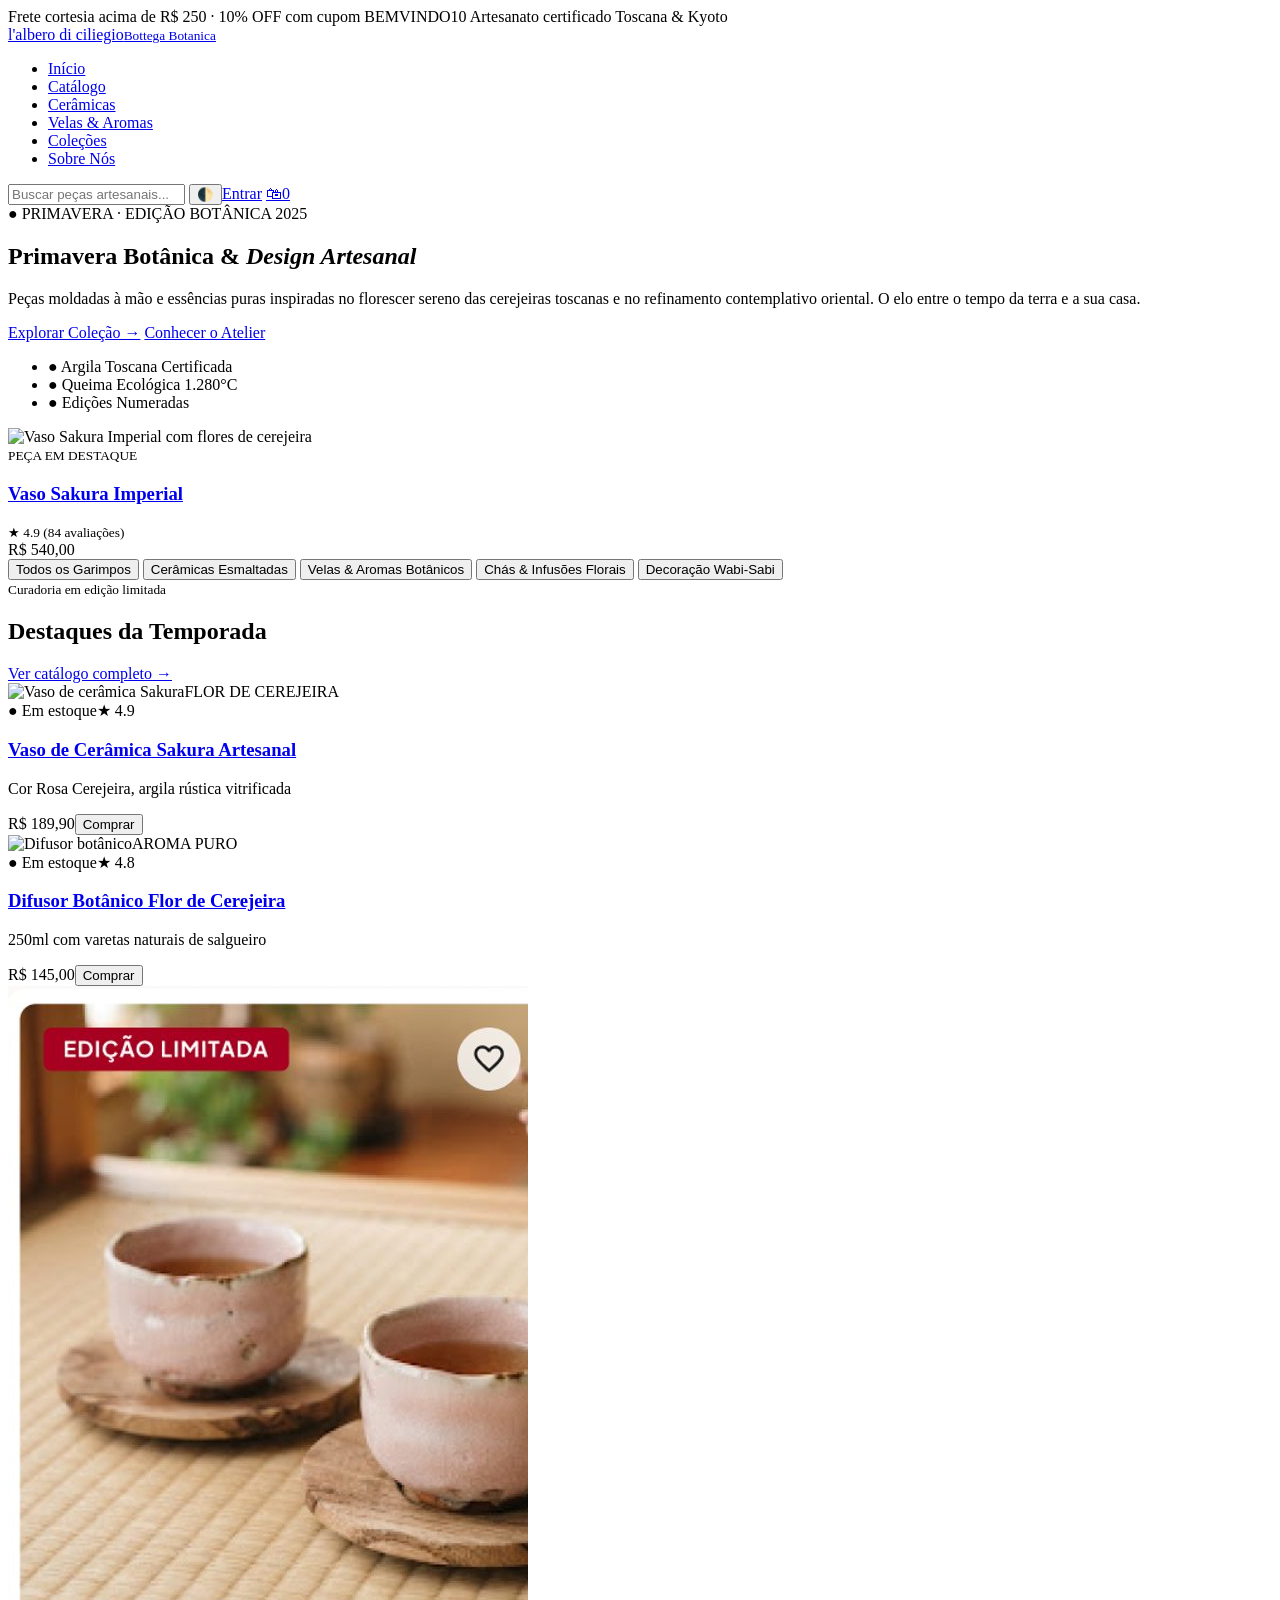
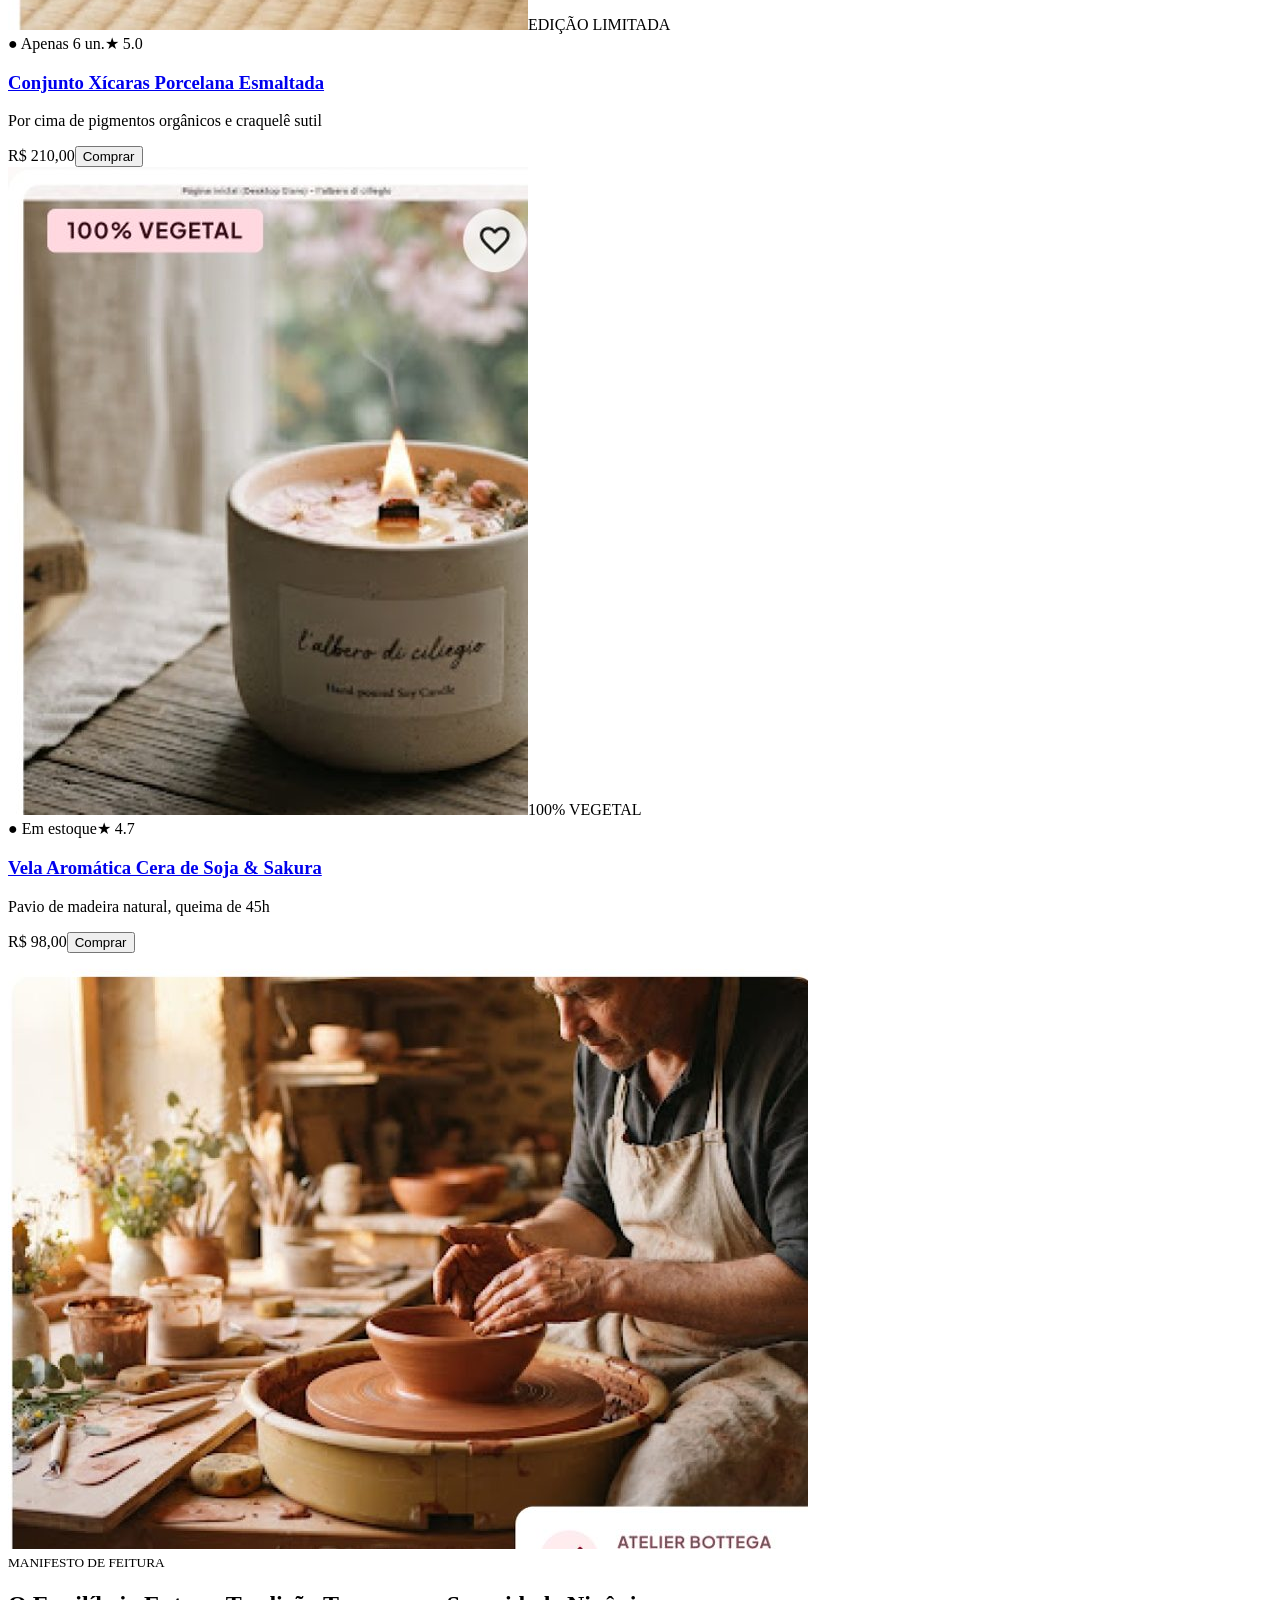
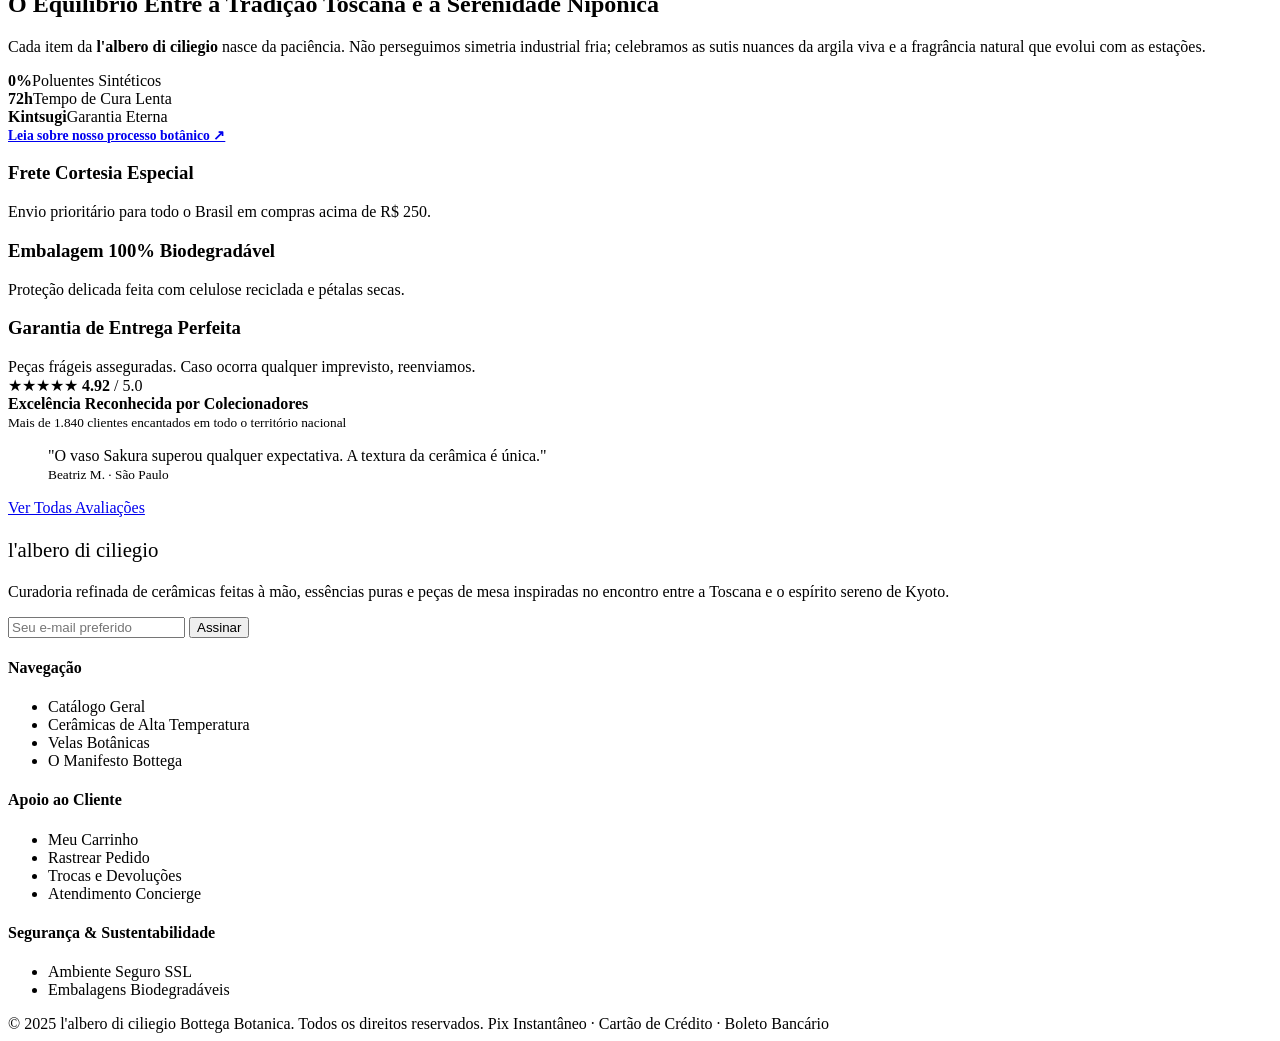
==== commit b2ba7df8: "Correção...." ====
--- a/index.html
+++ b/index.html
@@ -6,10 +6,9 @@
   <title>l'albero di ciliegio | Bottega Botanica</title>
   <link rel="preconnect" href="https://fonts.googleapis.com">
   <link href="https://fonts.googleapis.com/css2?family=Inter:wght@400;600&family=Playfair+Display:ital,wght@0,500;0,700;1,500&display=swap" rel="stylesheet">
-  <link rel="stylesheet" href="style.css">
+  <link rel="stylesheet" href="css/style.css">
 </head>
 <body>
-<<<<<<< HEAD
  
   
   <div class="topo">
@@ -20,25 +19,13 @@
   </div>
  
 
-=======
-
-  <!-- Barra de avisos -->
-  <div class="topo">
-    <div class="container">
-      <span>Frete cortesia acima de R$ 250 · 10% OFF com cupom BEMVINDO10</span>
-      <span class="verde">Artesanato certificado Toscana &amp; Kyoto</span>
-    </div>
-  </div>
-
-  <!-- Cabeçalho com menu -->
->>>>>>> 035072c3984f5632dc014077c27477d6edb76828
   <header class="cabecalho">
     <div class="container">
       <a href="index.html" class="logo">l'albero di ciliegio<small>Bottega Botanica</small></a>
       <nav>
         <ul class="menu">
           <li><a href="index.html" class="ativo">Início</a></li>
-          <li><a href="pages/produtos.html">Catálogo</a></li>
+          <li><a href="produtos.html">Catálogo</a></li>
           <li><a href="#">Cerâmicas</a></li>
           <li><a href="#">Velas &amp; Aromas</a></li>
           <li><a href="#">Coleções</a></li>
@@ -47,25 +34,14 @@
       </nav>
       <div class="acoes">
         <input type="search" placeholder="Buscar peças artesanais...">
-<<<<<<< HEAD
         <button class="icone" onclick="alternarTema()" title="Tema claro/escuro">🌓</button><a href="login.html" id="conta">Entrar</a>
-        <a href="carrinho.html" class="carrinho-icone">🛍<span id="contador">0</span></a>
+        <a href="compra.html" class="carrinho-icone">🛍<span id="contador">0</span></a>
       </div>
     </div>
   </header>
  
   <main class="container">
  
-=======
-        <span>♡</span>
-        <a href="pages/carrinho.html" class="carrinho-icone">🛍<span id="contador">0</span></a>
-      </div>
-    </div>
-  </header>
-
-  <main class="container">
-
->>>>>>> 035072c3984f5632dc014077c27477d6edb76828
   
     <section class="hero">
       <div>
@@ -73,11 +49,7 @@
         <h1>Primavera Botânica &amp; <em>Design Artesanal</em></h1>
         <p>Peças moldadas à mão e essências puras inspiradas no florescer sereno das cerejeiras toscanas e no refinamento contemplativo oriental. O elo entre o tempo da terra e a sua casa.</p>
         <div class="botoes">
-<<<<<<< HEAD
           <a href="produtos.html" class="btn btn-primario">Explorar Coleção →</a>
-=======
-          <a href="pages/produtos.html" class="btn btn-primario">Explorar Coleção →</a>
->>>>>>> 035072c3984f5632dc014077c27477d6edb76828
           <a href="#manifesto" class="btn btn-secundario">Conhecer o Atelier</a>
         </div>
         <ul>
@@ -87,30 +59,18 @@
         </ul>
       </div>
       <div class="hero-card">
-<<<<<<< HEAD
         <div class="foto"><img src="https://http2.mlstatic.com/D_NQ_NP_890542-MLB113476794835_062026-O-vaso-grande-flor-cerejeiras-sakura-artificial-planta-bambu.webp" alt="Vaso Sakura Imperial com flores de cerejeira"></div>
         <div class="info">
           <div>
             <small>PEÇA EM DESTAQUE</small>
             <h3><a href="produto.html?id=1">Vaso Sakura Imperial</a></h3>
-=======
-        <div class="foto"><img src="img/hero.jpg" alt="Vaso Sakura Imperial com flores de cerejeira"></div>
-        <div class="info">
-          <div>
-            <small>PEÇA EM DESTAQUE</small>
-            <h3><a href="pages/produto.html?id=1">Vaso Sakura Imperial</a></h3>
->>>>>>> 035072c3984f5632dc014077c27477d6edb76828
             <small>★ 4.9 (84 avaliações)</small>
           </div>
           <div class="preco-grande">R$ 540,00</div>
         </div>
       </div>
     </section>
-<<<<<<< HEAD
  
-=======
-
->>>>>>> 035072c3984f5632dc014077c27477d6edb76828
    
     <section class="categorias">
       <button class="ativo">Todos os Garimpos</button>
@@ -119,19 +79,13 @@
       <button>Chás &amp; Infusões Florais</button>
       <button>Decoração Wabi-Sabi</button>
     </section>
-<<<<<<< HEAD
  
    
-=======
-
-  
->>>>>>> 035072c3984f5632dc014077c27477d6edb76828
     <div class="titulo-secao">
       <div>
         <small>Curadoria em edição limitada</small>
         <h2>Destaques da Temporada</h2>
       </div>
-<<<<<<< HEAD
       <a href="produtos.html">Ver catálogo completo →</a>
     </div>
  
@@ -155,7 +109,7 @@
       <article class="card">
         <div class="foto"><img src="img/xicaras.jpg" alt="Conjunto de xícaras"><span class="etiqueta">EDIÇÃO LIMITADA</span></div>
         <div class="estoque"><span>● Apenas 6 un.</span><span>★ 5.0</span></div>
-        <h3><a href=" produto.html?id=4">Conjunto Xícaras Porcelana Esmaltada</a></h3>
+        <h3><a href="produto.html?id=4">Conjunto Xícaras Porcelana Esmaltada</a></h3>
         <p class="descricao">Por cima de pigmentos orgânicos e craquelê sutil</p>
         <div class="compra"><span class="preco">R$ 210,00</span><button class="btn btn-primario" data-comprar="4">Comprar</button></div>
       </article>
@@ -164,51 +118,12 @@
         <div class="foto"><img src="img/vela.jpg" alt="Vela aromática"><span class="etiqueta">100% VEGETAL</span></div>
         <div class="estoque"><span>● Em estoque</span><span>★ 4.7</span></div>
         <h3><a href="produto.html?id=5">Vela Aromática Cera de Soja &amp; Sakura</a></h3>
-=======
-      <a href="pages/produtos.html">Ver catálogo completo →</a>
-    </div>
-
-    <section class="produtos">
-      <article class="card">
-        <div class="foto"><img src="img/vaso.jpg" alt="Vaso de cerâmica Sakura"><span class="etiqueta">FLOR DE CEREJEIRA</span></div>
-        <div class="estoque"><span>● Em estoque</span><span>★ 4.9</span></div>
-        <h3><a href="pages/produto.html?id=2">Vaso de Cerâmica Sakura Artesanal</a></h3>
-        <p class="descricao">Cor Rosa Cerejeira, argila rústica vitrificada</p>
-        <div class="compra"><span class="preco">R$ 189,90</span><button class="btn btn-primario" data-comprar="2">Comprar</button></div>
-      </article>
-
-      <article class="card">
-        <div class="foto"><img src="img/difusor.jpg" alt="Difusor botânico"><span class="etiqueta">AROMA PURO</span></div>
-        <div class="estoque"><span>● Em estoque</span><span>★ 4.8</span></div>
-        <h3><a href="pages/produto.html?id=3">Difusor Botânico Flor de Cerejeira</a></h3>
-        <p class="descricao">250ml com varetas naturais de salgueiro</p>
-        <div class="compra"><span class="preco">R$ 145,00</span><button class="btn btn-primario" data-comprar="3">Comprar</button></div>
-      </article>
-
-      <article class="card">
-        <div class="foto"><img src="img/xicaras.jpg" alt="Conjunto de xícaras"><span class="etiqueta">EDIÇÃO LIMITADA</span></div>
-        <div class="estoque"><span>● Apenas 6 un.</span><span>★ 5.0</span></div>
-        <h3><a href="pages/produto.html?id=4">Conjunto Xícaras Porcelana Esmaltada</a></h3>
-        <p class="descricao">Por cima de pigmentos orgânicos e craquelê sutil</p>
-        <div class="compra"><span class="preco">R$ 210,00</span><button class="btn btn-primario" data-comprar="4">Comprar</button></div>
-      </article>
-
-      <article class="card">
-        <div class="foto"><img src="img/vela.jpg" alt="Vela aromática"><span class="etiqueta">100% VEGETAL</span></div>
-        <div class="estoque"><span>● Em estoque</span><span>★ 4.7</span></div>
-        <h3><a href="pages/produto.html?id=5">Vela Aromática Cera de Soja &amp; Sakura</a></h3>
->>>>>>> 035072c3984f5632dc014077c27477d6edb76828
         <p class="descricao">Pavio de madeira natural, queima de 45h</p>
         <div class="compra"><span class="preco">R$ 98,00</span><button class="btn btn-primario" data-comprar="5">Comprar</button></div>
       </article>
     </section>
-<<<<<<< HEAD
  
     
-=======
-
-   
->>>>>>> 035072c3984f5632dc014077c27477d6edb76828
     <section class="manifesto" id="manifesto">
       <div class="foto"><img src="img/atelier.jpg" alt="Mestre oleiro trabalhando no torno"></div>
       <div>
@@ -223,24 +138,14 @@
         <a href="#" style="font-weight:600;font-size:.85rem">Leia sobre nosso processo botânico ↗</a>
       </div>
     </section>
-<<<<<<< HEAD
  
-=======
-
-    
->>>>>>> 035072c3984f5632dc014077c27477d6edb76828
     <section class="vantagens">
       <div><h3>Frete Cortesia Especial</h3>Envio prioritário para todo o Brasil em compras acima de R$ 250.</div>
       <div><h3>Embalagem 100% Biodegradável</h3>Proteção delicada feita com celulose reciclada e pétalas secas.</div>
       <div><h3>Garantia de Entrega Perfeita</h3>Peças frágeis asseguradas. Caso ocorra qualquer imprevisto, reenviamos.</div>
     </section>
-<<<<<<< HEAD
  
     
-=======
-
-   
->>>>>>> 035072c3984f5632dc014077c27477d6edb76828
     <section class="avaliacoes">
       <div>
         <div class="nota">★★★★★ <strong>4.92</strong> / 5.0</div>
@@ -250,17 +155,10 @@
       <blockquote>"O vaso Sakura superou qualquer expectativa. A textura da cerâmica é única."<br><small>Beatriz M. · São Paulo</small></blockquote>
       <a href="#" class="btn btn-secundario">Ver Todas Avaliações</a>
     </section>
-<<<<<<< HEAD
  
   </main>
  
   
-=======
-
-  </main>
-
- 
->>>>>>> 035072c3984f5632dc014077c27477d6edb76828
   <footer class="rodape">
     <div class="container">
       <div class="colunas">
@@ -282,13 +180,10 @@
       </div>
     </div>
   </footer>
-<<<<<<< HEAD
  
-=======
-
->>>>>>> 035072c3984f5632dc014077c27477d6edb76828
   <script src="js/produtos.js"></script>
   <script src="js/script.js"></script>
+  <script src="js/acesso.js"></script>
 </body>
 </html>
  
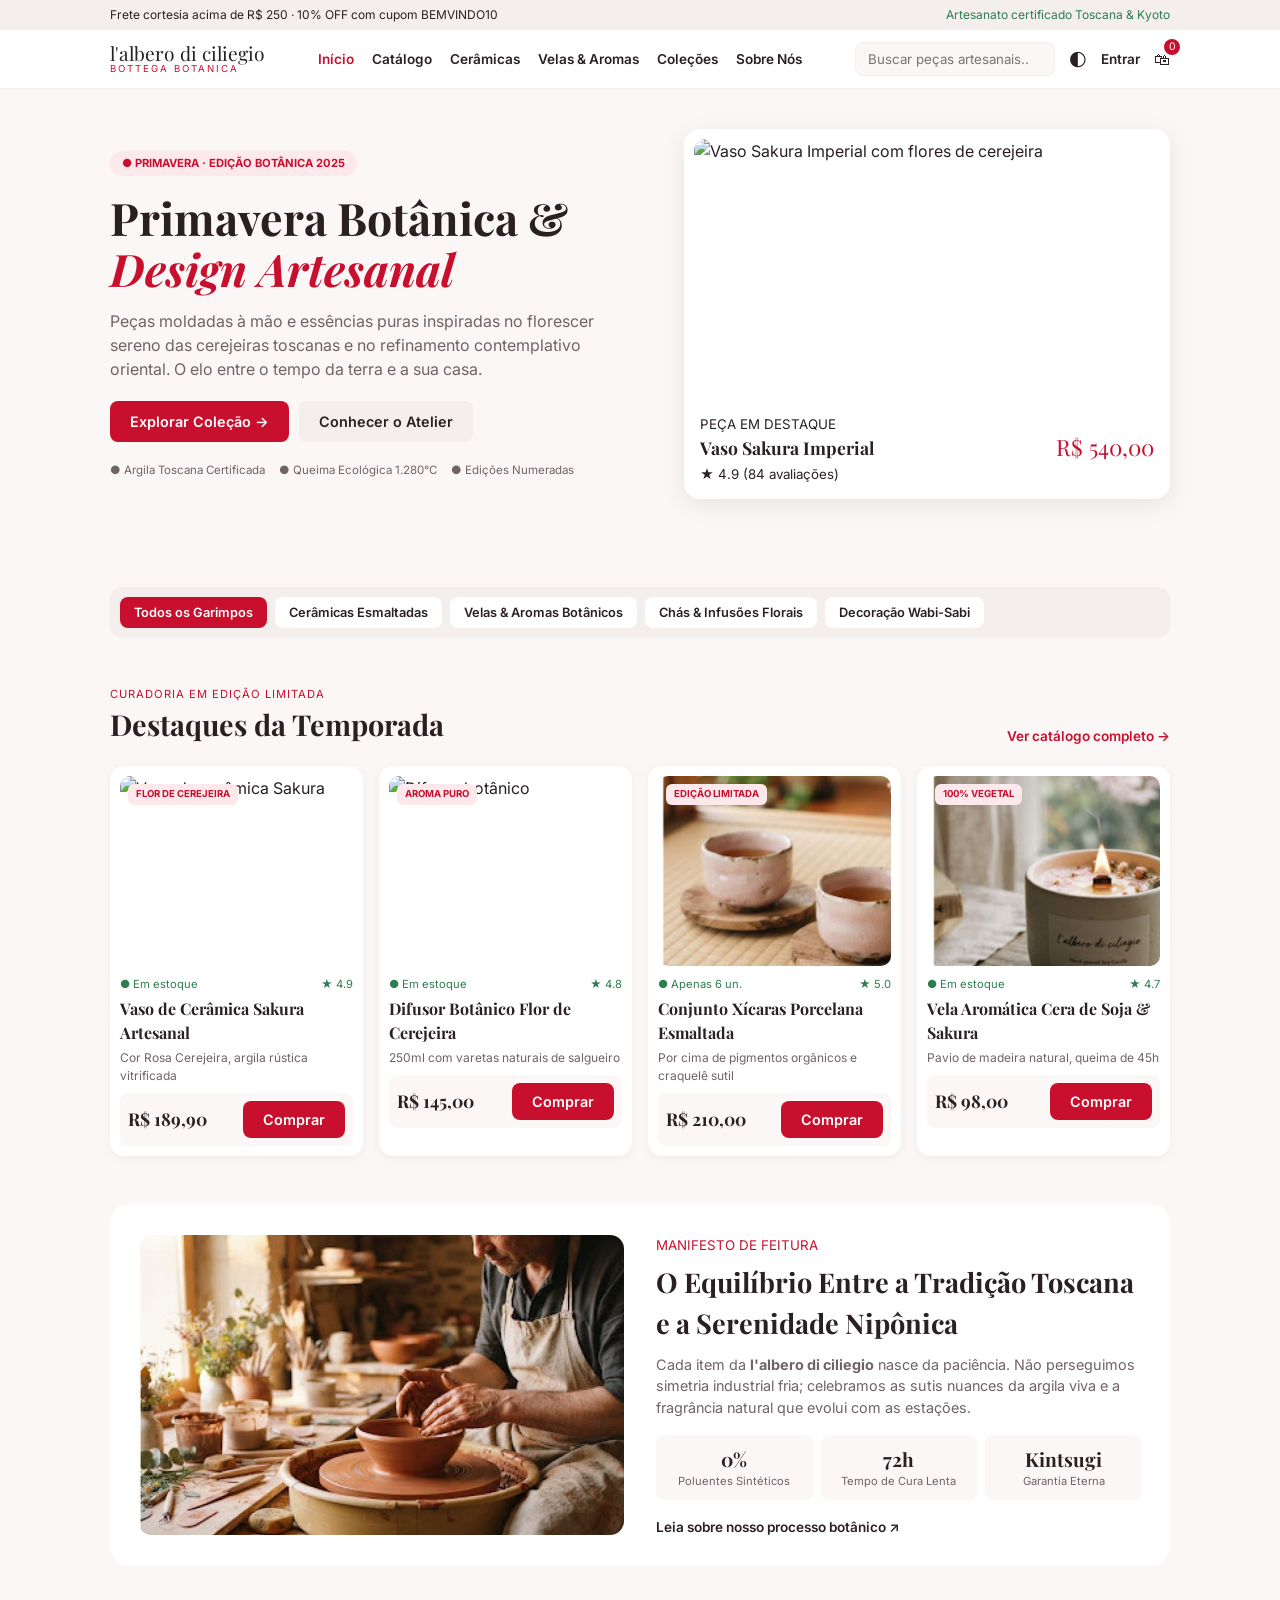
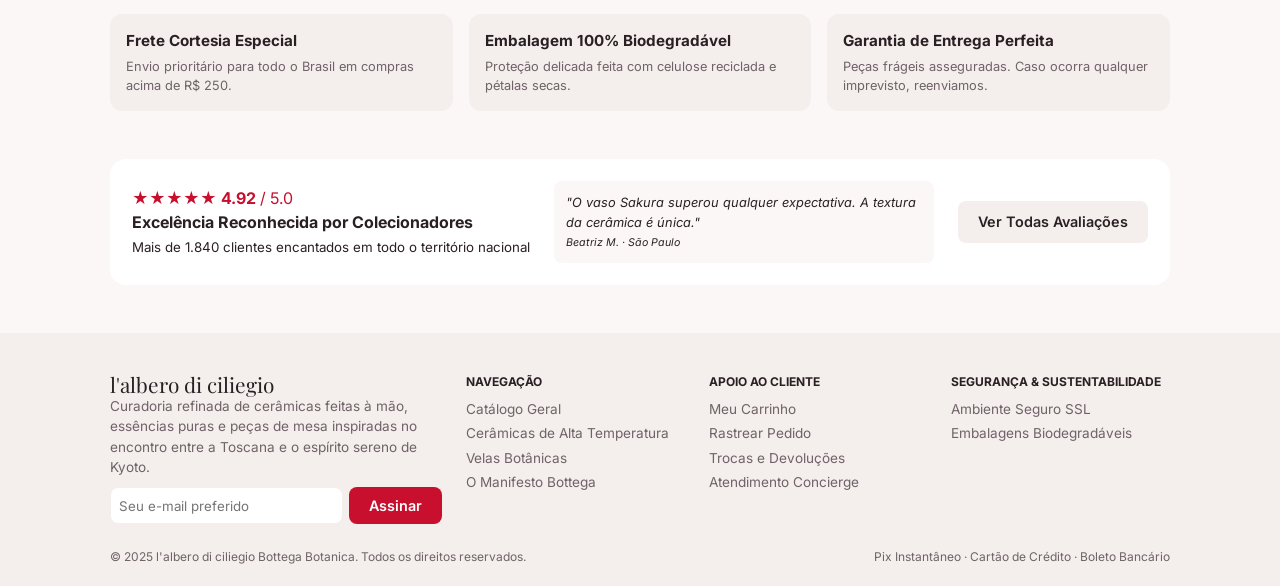
==== commit e8ad6ff4: "Romero Brito" ====
--- a/index.html
+++ b/index.html
@@ -6,7 +6,7 @@
   <title>l'albero di ciliegio | Bottega Botanica</title>
   <link rel="preconnect" href="https://fonts.googleapis.com">
   <link href="https://fonts.googleapis.com/css2?family=Inter:wght@400;600&family=Playfair+Display:ital,wght@0,500;0,700;1,500&display=swap" rel="stylesheet">
-  <link rel="stylesheet" href="css/style.css">
+  <link rel="stylesheet" href="style.css">
 </head>
 <body>
  
--- a/style.css
+++ b/style.css
@@ -0,0 +1,838 @@
+/* ===== Variáveis: cores e fontes da identidade visual ===== */
+:root {
+  --vermelho: #c8102e;
+  --fundo: #fbf7f6;
+  --cartao: #ffffff;
+  --bege: #f4eeed;
+  --texto: #2a2024;
+  --cinza: #6f6368;
+  --rosa: #fde8ec;
+  --verde: #2e7d4f;
+  --fonte-titulo: 'Playfair Display', Georgia, serif;
+  --fonte-texto: 'Inter', system-ui, Arial, sans-serif;
+}
+* { 
+    box-sizing: border-box;
+     margin: 0; 
+     padding: 0; 
+    }
+body {
+     font-family: var(--fonte-texto);
+      background: var(--fundo);
+       color: var(--texto); 
+       line-height: 1.5; 
+    }
+a { 
+    color: inherit; 
+    text-decoration: none;
+ }
+img { 
+    display: block;
+     width: 100%; 
+     height: 100%; 
+     object-fit: cover;
+     }
+h1, h2, h3, .logo { 
+    font-family: var(--fonte-titulo);
+     color: var(--texto); 
+    }
+.container { max-width: 1100px; 
+    margin: 0 auto; 
+    padding: 0 20px;
+}
+body { 
+    font-family: var(--fonte-texto); 
+    background: var(--fundo); 
+    color: var(--texto); 
+    line-height: 1.5; 
+}
+a {
+     color: inherit; 
+     text-decoration: none; 
+    }
+img { 
+    display: block; 
+    width: 100%; 
+    height: 100%; 
+    object-fit: cover; 
+}
+h1, h2, h3, .logo { 
+    font-family: var(--fonte-titulo);
+ }
+.container {
+     max-width: 1100px; 
+     margin: 0 auto; 
+     padding: 0 20px; 
+    }
+section {
+     margin-bottom: 48px; 
+    }
+
+/* ===== Botões ===== */
+.btn { 
+    display: inline-block;
+     padding: 10px 20px;
+      border-radius: 8px;
+       font-weight: 600;
+        font-size: .9rem;
+         border: 0;
+          cursor: pointer;
+         }
+.btn-primario { background: var(--vermelho); color: #fff; }
+.btn-secundario { background: var(--bege); color: var(--texto); }
+
+/* ===== Barra de avisos e cabeçalho ===== */
+.topo { background: var(--bege); font-size: .75rem; padding: 6px 0; }
+.topo .container { display: flex; justify-content: space-between; gap: 10px; flex-wrap: wrap; }
+.topo .verde { color: var(--verde); }
+.cabecalho { background: var(--cartao); position: sticky; top: 0; z-index: 10; border-bottom: 1px solid var(--bege); }
+.cabecalho .container { display: flex; align-items: center; justify-content: space-between; gap: 16px; padding-top: 12px; padding-bottom: 12px; flex-wrap: wrap; }
+.logo { font-size: 1.2rem; line-height: 1.1; }
+.logo small { display: block; font-family: var(--fonte-texto); font-size: .6rem; letter-spacing: 2px; text-transform: uppercase; color: var(--vermelho); }
+.menu { display: flex; gap: 18px; font-size: .85rem; font-weight: 600; list-style: none; flex-wrap: wrap; }
+.menu a.ativo, .menu a:hover { color: var(--vermelho); }
+.acoes { display: flex; align-items: center; gap: 14px; }
+.acoes input { padding: 8px 12px; border: 1px solid var(--bege); border-radius: 8px; background: var(--fundo); width: 200px; font-family: inherit; }
+.carrinho-icone { position: relative; }
+.carrinho-icone span { position: absolute; top: -8px; right: -10px; background: var(--vermelho); color: #fff; font-size: .65rem; border-radius: 50%; width: 16px; height: 16px; text-align: center; }
+
+/* ===== Hero ===== */
+.hero { display: grid; grid-template-columns: 1.1fr 1fr; gap: 40px; align-items: center; padding: 40px 0; }
+.selo { display: inline-block; background: var(--rosa); color: var(--vermelho); font-size: .7rem; font-weight: 700; padding: 4px 12px; border-radius: 20px; margin-bottom: 16px; }
+.hero h1 { font-size: 2.8rem; line-height: 1.15; margin-bottom: 14px; }
+.hero h1 em { color: var(--vermelho); }
+.hero p { color: var(--cinza); margin-bottom: 20px; }
+.hero .botoes { display: flex; gap: 10px; flex-wrap: wrap; margin-bottom: 20px; }
+.hero ul { display: flex; gap: 14px; list-style: none; font-size: .72rem; color: var(--cinza); flex-wrap: wrap; }
+.hero-card { background: var(--cartao); border-radius: 16px; padding: 10px; box-shadow: 0 6px 24px rgba(0,0,0,.08); }
+.hero-card .foto { height: 260px; border-radius: 12px; overflow: hidden; }
+.hero-card .info { display: flex; justify-content: space-between; align-items: center; padding: 12px 6px 4px; }
+.hero-card h3 { font-size: 1.1rem; }
+.preco-grande { font-family: var(--fonte-titulo); font-size: 1.4rem; color: var(--vermelho); }
+
+/* ===== Categorias ===== */
+.categorias { display: flex; gap: 8px; flex-wrap: wrap; background: var(--bege); padding: 10px; border-radius: 12px; }
+.categorias button { border: 0; background: var(--cartao); padding: 8px 14px; border-radius: 8px; font-size: .8rem; font-weight: 600; cursor: pointer; font-family: inherit; }
+.categorias button.ativo { background: var(--vermelho); color: #fff; }
+
+/* ===== Produtos ===== */
+.titulo-secao { display: flex; justify-content: space-between; align-items: flex-end; margin: 40px 0 20px; gap: 10px; }
+.titulo-secao small { display: block; color: var(--vermelho); font-size: .7rem; letter-spacing: 1px; text-transform: uppercase; }
+.titulo-secao h2 { font-size: 1.8rem; }
+.titulo-secao a { color: var(--vermelho); font-weight: 600; font-size: .85rem; }
+.produtos { display: grid; grid-template-columns: repeat(4, 1fr); gap: 16px; }
+.card { background: var(--cartao); border-radius: 14px; padding: 10px; box-shadow: 0 2px 10px rgba(0,0,0,.05); }
+.card .foto { position: relative; height: 190px; border-radius: 10px; overflow: hidden; margin-bottom: 10px; }
+.etiqueta { position: absolute; top: 8px; left: 8px; background: var(--rosa); color: var(--vermelho); font-size: .6rem; font-weight: 700; padding: 3px 8px; border-radius: 6px; }
+.card .estoque { display: flex; justify-content: space-between; font-size: .7rem; color: var(--verde); }
+.card h3 { font-size: 1rem; margin: 4px 0; }
+.card .descricao { font-size: .75rem; color: var(--cinza); margin-bottom: 8px; }
+.card .compra { display: flex; justify-content: space-between; align-items: center; background: var(--fundo); padding: 8px; border-radius: 8px; }
+.preco { font-family: var(--fonte-titulo); font-weight: 700; font-size: 1.1rem; }
+
+/* ===== Manifesto ===== */
+.manifesto { display: grid; grid-template-columns: 1fr 1fr; gap: 32px; align-items: center; background: var(--cartao); border-radius: 20px; padding: 28px; }
+.manifesto .foto { height: 300px; border-radius: 14px; overflow: hidden; }
+.manifesto h2 { font-size: 1.7rem; margin: 6px 0 10px; }
+.manifesto p { color: var(--cinza); font-size: .9rem; margin-bottom: 16px; }
+.numeros { display: grid; grid-template-columns: repeat(3, 1fr); gap: 8px; margin-bottom: 14px; }
+.numeros div { background: var(--fundo); border-radius: 8px; padding: 10px; text-align: center; font-size: .7rem; color: var(--cinza); }
+.numeros strong { display: block; font-family: var(--fonte-titulo); font-size: 1.2rem; color: var(--texto); }
+
+/* ===== Vantagens, avaliações e rodapé ===== */
+.vantagens { display: grid; grid-template-columns: repeat(3, 1fr); gap: 16px; }
+.vantagens div { background: var(--bege); border-radius: 12px; padding: 16px; font-size: .8rem; color: var(--cinza); }
+.vantagens h3 { font-family: var(--fonte-texto); font-size: .95rem; color: var(--texto); margin-bottom: 4px; }
+.avaliacoes { background: var(--cartao); border-radius: 16px; padding: 22px; display: flex; justify-content: space-between; align-items: center; gap: 16px; flex-wrap: wrap; }
+.avaliacoes .nota { color: var(--vermelho); }
+.avaliacoes blockquote { background: var(--fundo); padding: 12px; border-radius: 8px; font-size: .8rem; font-style: italic; max-width: 380px; }
+.rodape { background: var(--bege); padding: 40px 0 20px; font-size: .85rem; color: var(--cinza); }
+.rodape .colunas { display: grid; grid-template-columns: 1.5fr 1fr 1fr 1fr; gap: 24px; margin-bottom: 24px; }
+.rodape h4 { color: var(--texto); font-size: .75rem; text-transform: uppercase; margin-bottom: 8px; }
+.rodape li { list-style: none; margin-bottom: 4px; }
+.rodape form { display: flex; gap: 6px; margin-top: 10px; }
+.rodape input { flex: 1; padding: 8px; border: 1px solid var(--bege); border-radius: 8px; min-width: 0; }
+.copy { display: flex; justify-content: space-between; flex-wrap: wrap; gap: 8px; font-size: .75rem; }
+
+/* ===== Responsividade ===== */
+@media (max-width: 900px) {
+  .header { flex-direction: column; align-items: flex-start; gap: 12px; }
+    .produtos { grid-template-columns: repeat(2, 1fr); }
+  .hero, .manifesto { grid-template-columns: 1fr; }
+  .rodape .colunas { grid-template-columns: 1fr 1fr; }
+}
+@media (max-width: 600px) {
+  .hero h1 { font-size: 2rem; }
+  .produtos, .vantagens { grid-template-columns: 1fr; }
+  .acoes input { width: 140px; }
+  .rodape .colunas { grid-template-columns: 1fr; }
+  .numeros { grid-template-columns: 1fr; }
+}
+
+/* ===== Páginas internas (catálogo, produto, carrinho, checkout) ===== */
+[hidden] { 
+    display: none !important; 
+}
+.pagina { 
+    padding-top: 30px; 
+    padding-bottom: 50px; 
+    min-height: 70vh;
+ }
+.pagina h1 {
+     margin-bottom: 16px;
+     }
+.card .foto {
+     display: block;
+     }
+.card h3 a:hover {
+     color: var(--vermelho); 
+    }
+.filtros {
+     display: flex;
+      gap: 10px; 
+      margin-bottom: 20px;
+       flex-wrap: wrap; 
+    }
+.filtros input, .filtros select, form input, form select {
+     padding: 10px; 
+     border: 1px solid #e0d6d8; 
+     border-radius: 8px; 
+     font-family: inherit; 
+     background: var(--cartao); 
+    }
+.filtros input { flex: 1; min-width: 200px; }
+.detalhe { display: grid; grid-template-columns: 1fr 1fr; gap: 32px; align-items: center; }
+.foto-detalhe { height: 420px; border-radius: 16px; overflow: hidden; }
+.detalhe h1 { font-size: 2.2rem; }
+.descricao-grande { color: var(--cinza); margin: 10px 0; }
+.linha-carrinho { display: grid; grid-template-columns: 70px 1fr auto auto auto; gap: 14px; align-items: center; background: var(--cartao); padding: 10px; border-radius: 12px; margin-bottom: 10px; }
+.linha-carrinho img { height: 70px; border-radius: 8px; }
+.qtd { display: flex; align-items: center; gap: 8px; }
+.qtd button, .remover { border: 1px solid #e0d6d8; background: var(--fundo); border-radius: 6px; width: 28px; height: 28px; cursor: pointer; }
+.resumo { background: var(--cartao); border-radius: 12px; padding: 16px; }
+.resumo p { display: flex; justify-content: space-between; margin-bottom: 6px; gap: 10px; }
+.resumo .total { font-size: 1.2rem; font-weight: 700; border-top: 1px solid var(--bege); padding-top: 8px; }
+.resumo .btn { margin: 8px 8px 0 0; }
+.layout-checkout { display: grid; grid-template-columns: 2fr 1fr; gap: 24px; align-items: start; }
+form h3 { margin: 16px 0 8px; }
+.campos { display: grid; grid-template-columns: 1fr 1fr; gap: 10px; }
+.campos .larga { grid-column: 1 / -1; }
+.formas { display: flex; gap: 16px; flex-wrap: wrap; margin-bottom: 12px; }
+.caixa-pix { background: var(--bege); padding: 20px; border-radius: 10px; text-align: center; }
+.simulacao { background: var(--rosa); color: var(--vermelho); padding: 10px 14px; border-radius: 8px; font-weight: 600; margin-bottom: 16px; }
+.sucesso { text-align: center; background: var(--cartao); padding: 40px 20px; border-radius: 16px; }
+.sucesso p { margin: 8px 0; }
+.aviso { position: fixed; bottom: 24px; right: 24px; background: var(--verde); color: #fff; padding: 12px 18px; border-radius: 10px; z-index: 50; }
+@media (max-width: 700px) {
+  .detalhe, .layout-checkout, .campos { grid-template-columns: 1fr; }
+  .linha-carrinho { grid-template-columns: 60px 1fr auto; }
+}
+
+/* ===== Tema escuro: só troca as variáveis de cor ===== */
+[data-tema="escuro"] { --fundo: #161215; --cartao: #211a1e; --bege: #2b2327; --texto: #f3eaed; --cinza: #b3a5ab; --rosa: #3a1f27; --verde: #5cc98a; --vermelho: #e8486b; }
+input, select, button { color: inherit; font-family: inherit; }
+.btn-primario { color: #fff; }
+.icone { background: none; border: 0; cursor: pointer; font-size: 1.1rem; }
+#conta { font-size: .85rem; font-weight: 600; }
+
+/* ===== Cupom, linha do tempo, login/cadastro ===== */
+.cupom { display: flex; gap: 8px; margin-bottom: 12px; }
+.cupom input { flex: 1; min-width: 0; padding: 8px; border: 1px solid var(--bege); border-radius: 8px; background: var(--fundo); }
+.cupom .btn { margin: 0; }
+.linha-tempo { list-style: none; display: flex; gap: 8px; margin: 16px 0; text-align: left; flex-wrap: wrap; }
+.linha-tempo li { flex: 1; min-width: 130px; background: var(--bege); padding: 10px; border-radius: 8px; font-size: .8rem; color: var(--cinza); }
+.linha-tempo li.feito { background: var(--rosa); color: var(--vermelho); font-weight: 600; }
+.auth { display: grid; grid-template-columns: 1fr 1.3fr; max-width: 820px; margin: 10px auto; background: var(--cartao); border-radius: 20px; overflow: hidden; box-shadow: 0 6px 24px rgba(0,0,0,.1); }
+.auth .lado { background: linear-gradient(transparent 30%, rgba(0,0,0,.65)), url(../img/atelier.jpg) center / cover; color: #fff; padding: 24px; display: flex; align-items: flex-end; min-height: 380px; font-family: var(--fonte-titulo); font-style: italic; font-size: 1.2rem; }
+.auth form { padding: 28px; display: flex; flex-direction: column; gap: 10px; }
+.auth label { display: flex; flex-direction: column; gap: 4px; font-size: .8rem; font-weight: 600; }
+.aviso-form { font-size: .8rem; color: var(--cinza); }
+#erro { color: var(--vermelho); font-size: .85rem; min-height: 1em; }
+@media (max-width: 700px) { .auth { grid-template-columns: 1fr; } .auth .lado { min-height: 140px; } }
+.btn {
+     display: inline-block;
+      padding: 10px 20px; 
+      border-radius: 8px; 
+      font-weight: 600;
+       font-size: .9rem;
+        border: 0; 
+        cursor: pointer; 
+    }
+.btn-primario {
+     background: var(--vermelho);
+      color: #fff; 
+    }
+.btn-secundario { 
+    background: var(--bege);
+     color: var(--texto);
+     }
+
+/* ===== Barra de avisos e cabeçalho ===== */
+.topo { 
+    background: var(--bege);
+     font-size: .75rem;
+      padding: 6px 0;
+     }
+.topo .container { 
+    display: flex;
+     justify-content: space-between;
+      gap: 10px; flex-wrap: wrap;
+     }
+.topo .verde {
+     color: var(--verde);
+     }
+.cabecalho { 
+    background: var(--cartao);
+     position: sticky;
+      top: 0; z-index: 10;
+       border-bottom: 1px solid var(--bege);
+     }
+.cabecalho .container { display: flex;
+     align-items: center;
+      justify-content: space-between;
+       gap: 16px;
+        padding-top: 12px;
+         padding-bottom: 12px;
+          flex-wrap: wrap;
+         }
+.logo { 
+    font-size: 1.2rem;
+     line-height: 1.1;
+     }
+.logo small { display: block;
+     font-family: var(--fonte-texto);
+      font-size: .6rem; letter-spacing: 2px;
+       text-transform: uppercase;
+        color: var(--vermelho);
+     }
+.menu {
+     display: flex;
+     gap: 18px;
+      font-size: .85rem;
+       font-weight: 600;
+        list-style: none;
+         flex-wrap: wrap;
+         }
+.menu a.ativo, .menu a:hover { 
+    color: var(--vermelho);
+ }
+.acoes { 
+    display: flex;
+     align-items: center;
+      gap: 14px;
+     }
+.acoes input { 
+    padding: 8px 12px;
+     border: 1px solid var(--bege);
+      border-radius: 8px;
+       background: var(--fundo);
+        width: 200px;
+         font-family: inherit;
+         }
+.carrinho-icone { 
+    position: relative;
+ }
+.carrinho-icone span { position: absolute;
+     top: -8px;
+      right: -10px;
+       background: var(--vermelho);
+        color: #fff;
+         font-size: .65rem;
+          border-radius: 50%;
+           width: 16px;
+            height: 16px; 
+            text-align: center; 
+        }
+
+/* ===== Hero ===== */
+.hero {
+     display: grid;
+      grid-template-columns: 1.1fr 1fr;
+       gap: 40px;
+        align-items: center;
+         padding: 40px 0; 
+        }
+.selo { 
+    display: inline-block;
+     background: var(--rosa); 
+     color: var(--vermelho);
+      font-size: .7rem;
+       font-weight: 700;
+        padding: 4px 12px; 
+        border-radius: 20px;
+         margin-bottom: 16px;
+         }
+.hero h1 { 
+    font-size: 2.8rem; 
+    line-height: 1.15;
+     margin-bottom: 14px;
+     }
+.hero h1 em {
+     color: var(--vermelho);
+     }
+.hero p { 
+    color: var(--cinza);
+     margin-bottom: 20px; 
+    }
+.hero .botoes { 
+    display: flex;
+     gap: 10px; 
+     flex-wrap: wrap;
+      margin-bottom: 20px;
+     }
+.hero ul { 
+    display: flex; 
+    gap: 14px; 
+    list-style: none;
+     font-size: .72rem;
+      color: var(--cinza); 
+      flex-wrap: wrap; 
+    }
+.hero-card { 
+    background: var(--cartao); 
+    border-radius: 16px;
+     padding: 10px; 
+     box-shadow: 0 6px 24px rgba(0,0,0,.08);
+     }
+.hero-card .foto {
+     height: 260px; 
+     border-radius: 12px;
+      overflow: hidden;
+     }
+.hero-card .info {
+     display: flex; 
+     justify-content: space-between; 
+     align-items: center; 
+     padding: 12px 6px 4px; 
+    }
+.hero-card h3 { 
+    font-size: 1.1rem; 
+}
+.preco-grande { 
+    font-family: var(--fonte-titulo);
+     font-size: 1.4rem;
+      color: var(--vermelho); 
+    }
+
+/* ===== Categorias ===== */
+.categorias { 
+    display: flex; 
+    gap: 8px; 
+    flex-wrap: wrap;
+     background: var(--bege); 
+     padding: 10px; 
+     border-radius: 12px; 
+    }
+.categorias button {
+     border: 0; 
+     background: var(--cartao); 
+     padding: 8px 14px;
+      border-radius: 8px; 
+      font-size: .8rem; 
+      font-weight: 600; 
+      cursor: pointer; 
+      font-family: inherit; 
+    }
+.categorias button.ativo { 
+    background: var(--vermelho); 
+    color: #fff; 
+}
+
+/* ===== Produtos ===== */
+.titulo-secao { 
+    display: flex; 
+    justify-content: space-between; 
+    align-items: flex-end; 
+    margin: 40px 0 20px;
+     gap: 10px;
+     }
+.titulo-secao small { 
+    display: block; 
+    color: var(--vermelho);
+     font-size: .7rem;
+      letter-spacing: 1px; 
+      text-transform: uppercase; 
+    }
+.titulo-secao h2 {
+     font-size: 1.8rem;
+     }
+.titulo-secao a { 
+    color: var(--vermelho);
+     font-weight: 600; 
+     font-size: .85rem;
+     }
+.produtos {
+     display: grid; 
+     grid-template-columns: repeat(4, 1fr); 
+     gap: 16px;
+     }
+.card {
+     background: var(--cartao);
+      border-radius: 14px;
+       padding: 10px;
+        box-shadow: 0 2px 10px rgba(0,0,0,.05);
+     }
+.card .foto { position: relative;
+     height: 190px;
+      border-radius: 10px; 
+      overflow: hidden; 
+      margin-bottom: 10px;
+     }
+.etiqueta {
+     position: absolute; 
+     top: 8px; 
+     left: 8px; 
+     background: var(--rosa);
+      color: var(--vermelho); 
+      font-size: .6rem; 
+      font-weight: 700;
+       padding: 3px 8px;
+        border-radius: 6px;
+     }
+.card .estoque {
+     display: flex; 
+     justify-content: space-between;
+      font-size: .7rem; 
+      color: var(--verde); 
+    }
+.card h3 {
+     font-size: 1rem;
+      margin: 4px 0; 
+    }
+.card .descricao { 
+    font-size: .75rem; 
+    color: var(--cinza); 
+    margin-bottom: 8px; 
+}
+.card .compra { 
+    display: flex; 
+    justify-content: space-between;
+     align-items: center; 
+     background: var(--fundo);
+      padding: 8px;
+       border-radius: 8px;
+     }
+.preco {
+     font-family: var(--fonte-titulo);
+      font-weight: 700; 
+     font-size: 1.1rem; 
+    }
+
+/* ===== Manifesto ===== */
+.manifesto {
+     display: grid;
+      grid-template-columns: 1fr 1fr;
+       gap: 32px;
+        align-items: center;
+         background: var(--cartao); 
+         border-radius: 20px;
+          padding: 28px; 
+    }
+.manifesto .foto { 
+    height: 300px;
+     border-radius: 14px;
+      overflow: hidden;
+ }
+.manifesto h2 { 
+    font-size: 1.7rem;
+     margin: 6px 0 10px;
+     }
+.manifesto p {
+     color: var(--cinza);
+      font-size: .9rem; 
+      margin-bottom: 16px;
+     }
+.numeros {
+     display: grid;
+      grid-template-columns: repeat(3, 1fr);
+       gap: 8px;
+        margin-bottom: 14px;
+     }
+.numeros div {
+     background: var(--fundo);
+      border-radius: 8px;
+       padding: 10px; 
+       text-align: center; 
+       font-size: .7rem; 
+       color: var(--cinza); 
+    }
+.numeros strong { 
+    display: block;
+     font-family: var(--fonte-titulo);
+      font-size: 1.2rem; 
+      color: var(--texto); 
+    }
+
+/* ===== Vantagens, avaliações e rodapé ===== */
+.vantagens {
+     display: grid; 
+     grid-template-columns: repeat(3, 1fr); 
+     gap: 16px; 
+    }
+.vantagens div {
+     background: var(--bege);
+      border-radius: 12px;
+       padding: 16px;
+        font-size: .8rem; 
+        color: var(--cinza);
+     }
+.vantagens h3 {
+    font-family: var(--fonte-texto);
+     font-size: .95rem;
+      color: var(--texto);
+       margin-bottom: 4px; 
+    }
+.avaliacoes { 
+    background: var(--cartao);
+     border-radius: 16px;
+      padding: 22px;
+       display: flex;
+        justify-content: space-between;
+         align-items: center;
+          gap: 16px; 
+          flex-wrap: wrap;
+         }
+.avaliacoes .nota { 
+    color: var(--vermelho);
+ }
+.avaliacoes blockquote {
+     background: var(--fundo); 
+     padding: 12px;
+      border-radius: 8px;
+       font-size: .8rem;
+        font-style: italic;
+         max-width: 380px;
+         }
+.rodape { 
+    background: var(--bege);
+     padding: 40px 0 20px; 
+     font-size: .85rem;
+      color: var(--cinza); 
+    }
+.rodape .colunas {
+     display: grid;
+      grid-template-columns: 1.5fr 1fr 1fr 1fr;
+       gap: 24px;
+        margin-bottom: 24px; 
+}
+.rodape h4 { 
+    color: var(--texto);
+     font-size: .75rem;
+      text-transform: uppercase;
+       margin-bottom: 8px;
+     }
+.rodape li { 
+    list-style: none; 
+    margin-bottom: 4px;
+ }
+.rodape form {
+     display: flex;
+      gap: 6px;
+       margin-top: 10px;
+     }
+.rodape input { 
+    flex: 1; 
+    padding: 8px;
+     border: 1px solid var(--bege);
+      border-radius: 8px;
+       min-width: 0;
+     }
+.copy {
+     display: flex; 
+     justify-content: space-between;
+      flex-wrap: wrap;
+       gap: 8px;
+        font-size: .75rem;
+     }
+
+/* ===== Responsividade ===== */
+@media (max-width: 900px) {
+  .produtos { 
+    grid-template-columns: repeat(2, 1fr);
+ }
+  .hero, .manifesto { 
+    grid-template-columns: 1fr;
+ }
+  .rodape .colunas { 
+    grid-template-columns: 1fr 1fr;
+ }
+}
+@media (max-width: 600px) {
+  .hero h1 { 
+    font-size: 2rem;
+ }
+  .produtos, .vantagens { 
+    grid-template-columns: 1fr;
+ }
+  .acoes input {
+     width: 140px; 
+    }
+  .rodape .colunas {
+     grid-template-columns: 1fr;
+     }
+  .numeros { 
+    grid-template-columns: 1fr;
+ }
+}
+
+/* ===== Páginas internas (catálogo, produto, carrinho, checkout) ===== */
+[hidden] {
+     display: none !important;
+     }
+.pagina { 
+    padding-top: 30px;
+     padding-bottom: 50px; 
+     min-height: 70vh; }
+.pagina h1 { 
+    margin-bottom: 16px; 
+}
+.card .foto {
+     display: block; 
+    }
+.card h3 a:hover {
+    color: var(--vermelho);
+ }
+.filtros { display: flex; 
+    gap: 10px; 
+    margin-bottom: 20px; 
+    flex-wrap: wrap; 
+}
+.filtros input,
+ .filtros select, form input, form select { 
+    padding: 10px; 
+    border: 1px solid #e0d6d8; 
+    border-radius: 8px; 
+    font-family: inherit; 
+    background: var(--cartao); 
+}
+.filtros input { 
+    flex: 1; 
+    min-width: 200px; 
+}
+.detalhe { 
+    display: grid; 
+    grid-template-columns: 1fr 1fr; 
+    gap: 32px; 
+    align-items: center; 
+}
+.foto-detalhe { 
+    height: 420px; 
+    border-radius: 16px; 
+    overflow: hidden; 
+}
+.detalhe h1 { 
+    font-size: 2.2rem; 
+}
+.descricao-grande { 
+    color: var(--cinza); 
+    margin: 10px 0; 
+}
+.linha-carrinho {
+     display: grid;
+      grid-template-columns: 70px 1fr auto auto auto;
+       gap: 14px;
+        align-items: center;
+         background: var(--cartao);
+          padding: 10px;
+           border-radius: 12px;
+            margin-bottom: 10px; 
+        }
+.linha-carrinho img { 
+    height: 70px;
+     border-radius: 8px; 
+    }
+.qtd { 
+    display: flex;
+     align-items: center;
+      gap: 8px;
+     }
+.qtd button, .remover {
+     border: 1px solid #e0d6d8;
+      background: var(--fundo);
+       border-radius: 6px;
+        width: 28px;
+         height: 28px; 
+         cursor: pointer;
+         }
+.resumo { 
+    background: var(--cartao);
+     border-radius: 12px;
+      padding: 16px;
+     }
+.resumo p { 
+    display: flex; 
+    justify-content: space-between;
+     margin-bottom: 6px;
+      gap: 10px;
+     }
+.resumo .total { 
+    font-size: 1.2rem; 
+    font-weight: 700; 
+    border-top: 1px solid var(--bege);
+     padding-top: 8px; 
+    }
+.resumo .btn { 
+    margin: 8px 8px 0 0;
+ }
+.layout-checkout {
+     display: grid; 
+     grid-template-columns: 2fr 1fr;
+      gap: 24px; align-items: start;
+     }
+form h3 {
+     margin: 16px 0 8px;
+     }
+.campos { 
+    display: grid; 
+    grid-template-columns: 1fr 1fr;
+     gap: 10px; 
+    }
+.campos .larga {
+     grid-column: 1 / -1; 
+}
+.formas { 
+    display: flex; 
+    gap: 16px; 
+    flex-wrap: wrap;
+     margin-bottom: 12px; 
+}
+.caixa-pix {
+     background: var(--bege); 
+     padding: 20px; 
+     border-radius: 10px; 
+     text-align: center;
+     }
+.simulacao { 
+    background: var(--rosa); 
+    color: var(--vermelho); 
+    padding: 10px 14px; 
+    border-radius: 8px; 
+    font-weight: 600; 
+    margin-bottom: 16px;
+ }
+.sucesso { 
+    text-align: center; 
+    background: var(--cartao); 
+    padding: 40px 20px; 
+    border-radius: 16px;
+ }
+.sucesso p { 
+    margin: 8px 0; 
+}
+.aviso { position: fixed; 
+    bottom: 24px; 
+    right: 24px; 
+    background: var(--verde); 
+    color: #fff; 
+    padding: 12px 18px; 
+    border-radius: 10px;
+     z-index: 50; 
+    }
+@media (max-width: 700px) {
+  .detalhe, .layout-checkout, .campos { 
+    grid-template-columns: 1fr;
+ }
+  .linha-carrinho { 
+    grid-template-columns: 60px 1fr auto;
+ }
+}
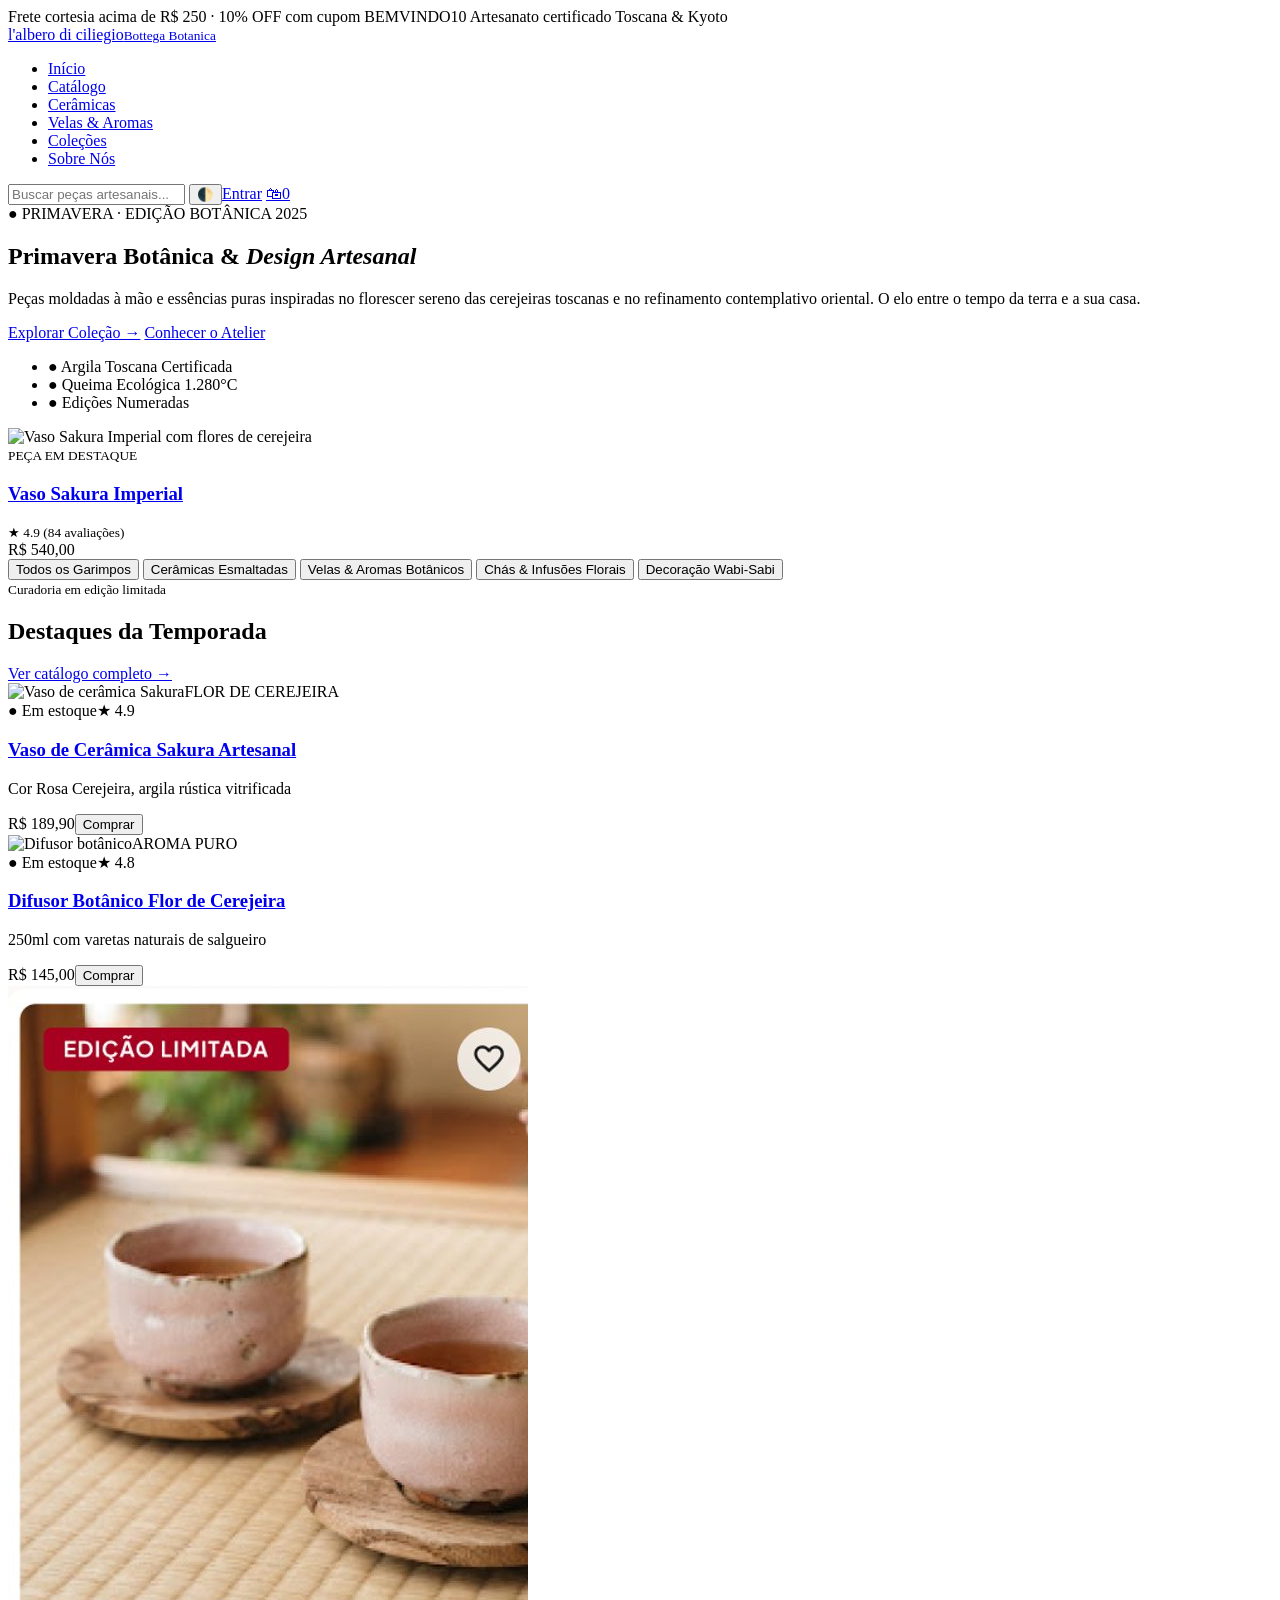
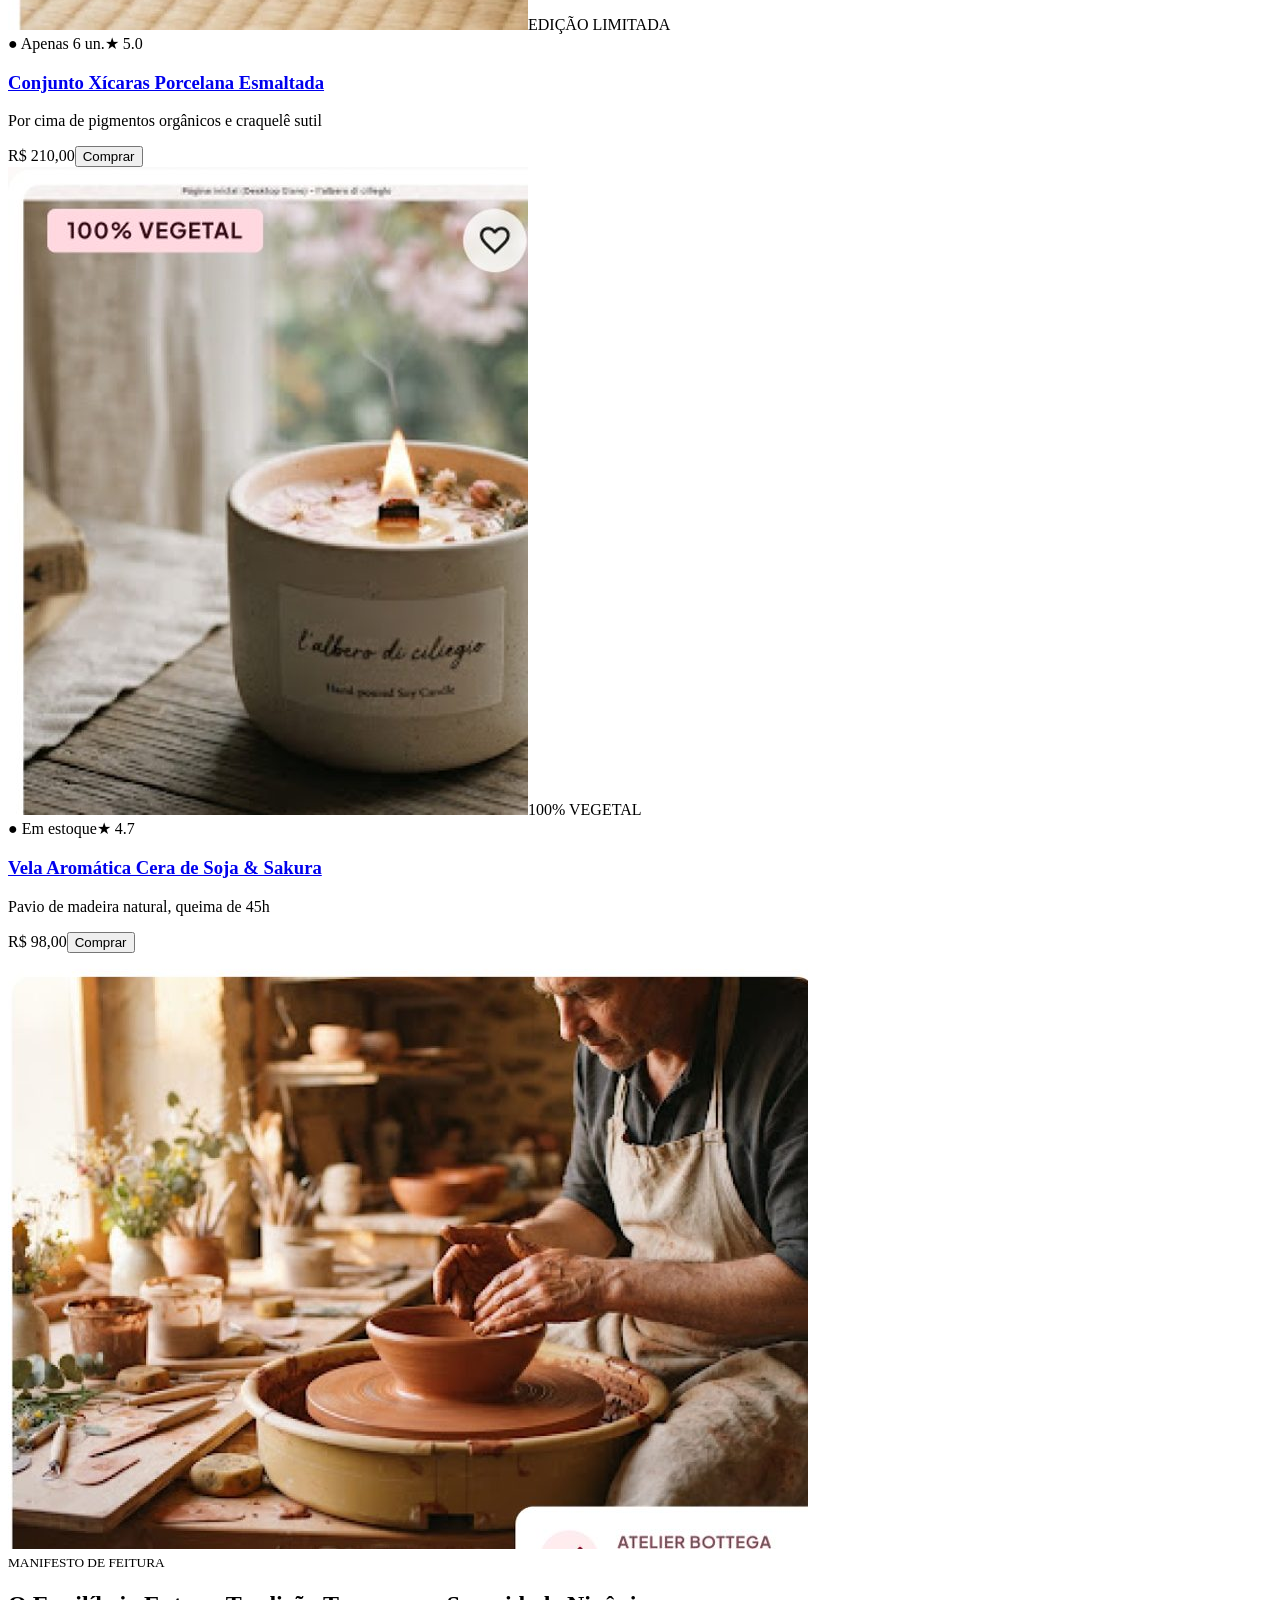
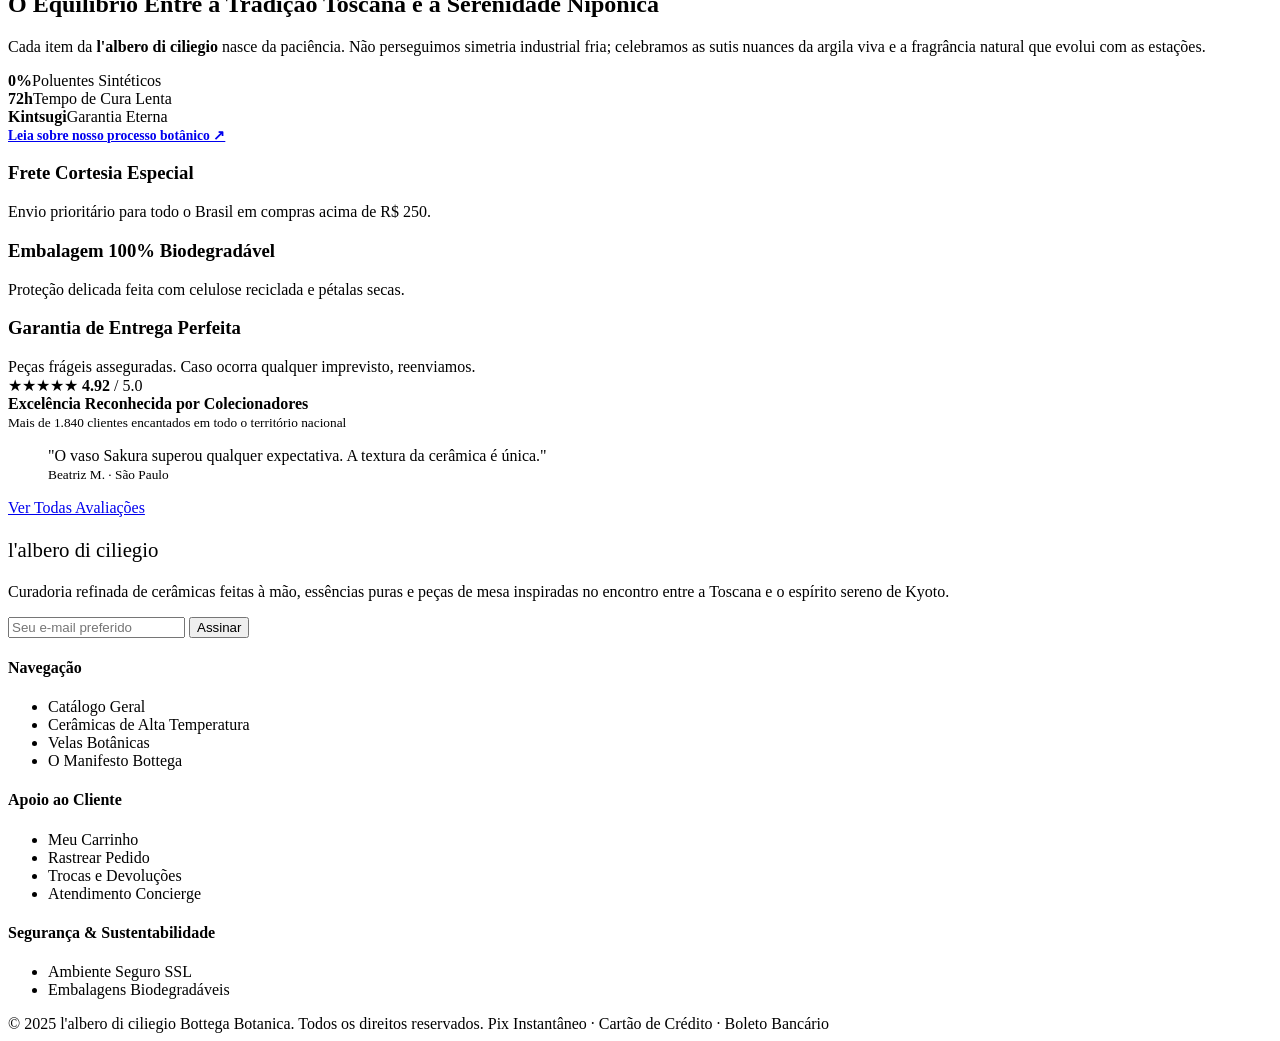
==== commit 5e270aa2: "Aruan Felix" ====
--- a/index.html
+++ b/index.html
@@ -6,7 +6,7 @@
   <title>l'albero di ciliegio | Bottega Botanica</title>
   <link rel="preconnect" href="https://fonts.googleapis.com">
   <link href="https://fonts.googleapis.com/css2?family=Inter:wght@400;600&family=Playfair+Display:ital,wght@0,500;0,700;1,500&display=swap" rel="stylesheet">
-  <link rel="stylesheet" href="style.css">
+  <link rel="stylesheet" href="css/style.css">
 </head>
 <body>
  
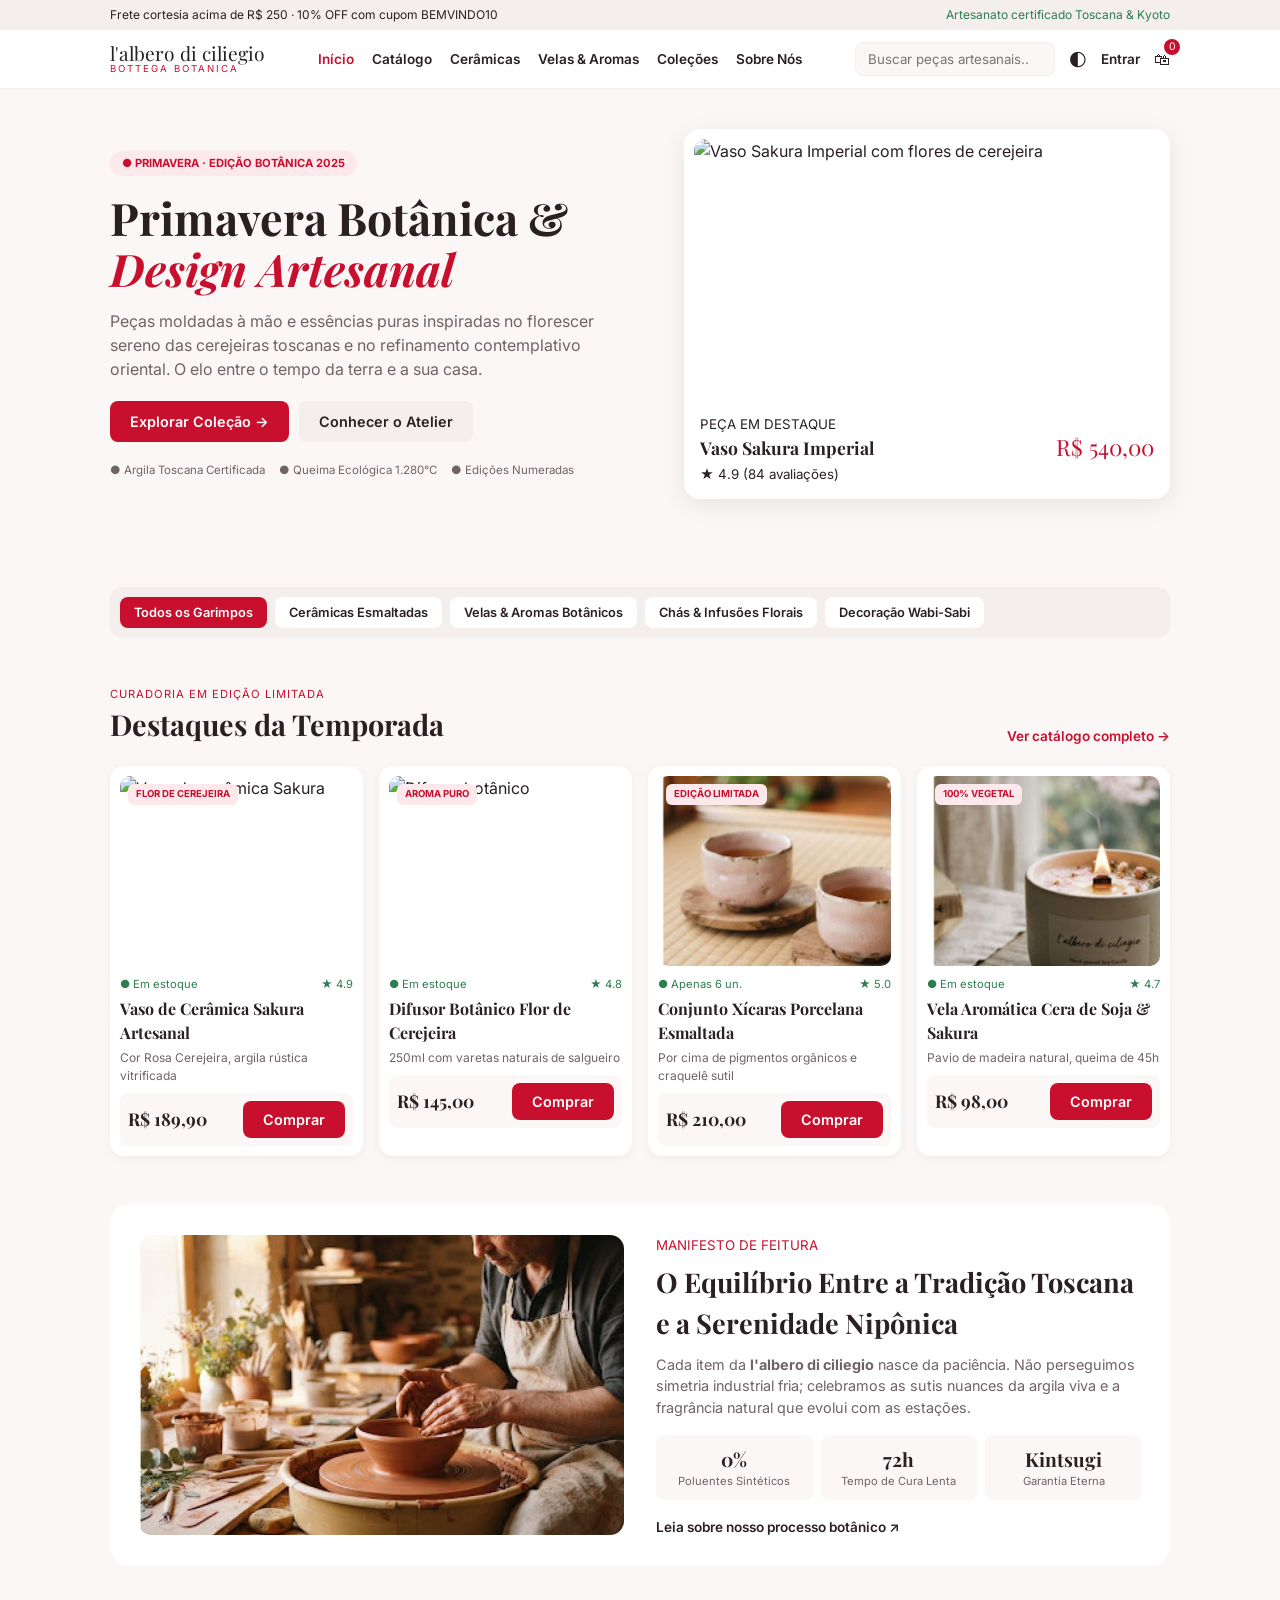
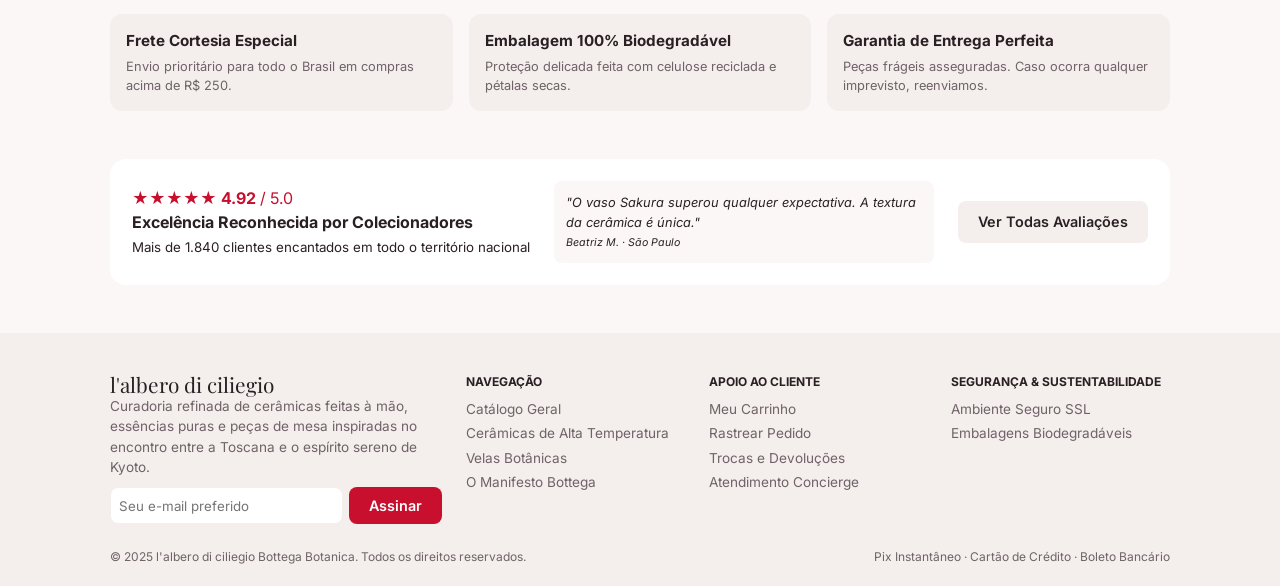
==== commit 6a0d33b2: "BIRL" ====
--- a/index.html
+++ b/index.html
@@ -6,7 +6,7 @@
   <title>l'albero di ciliegio | Bottega Botanica</title>
   <link rel="preconnect" href="https://fonts.googleapis.com">
   <link href="https://fonts.googleapis.com/css2?family=Inter:wght@400;600&family=Playfair+Display:ital,wght@0,500;0,700;1,500&display=swap" rel="stylesheet">
-  <link rel="stylesheet" href="css/style.css">
+  <link rel="stylesheet" href="style.css">
 </head>
 <body>
  
--- a/style.css
+++ b/style.css
@@ -0,0 +1,838 @@
+/* ===== Variáveis: cores e fontes da identidade visual ===== */
+:root {
+  --vermelho: #c8102e;
+  --fundo: #fbf7f6;
+  --cartao: #ffffff;
+  --bege: #f4eeed;
+  --texto: #2a2024;
+  --cinza: #6f6368;
+  --rosa: #fde8ec;
+  --verde: #2e7d4f;
+  --fonte-titulo: 'Playfair Display', Georgia, serif;
+  --fonte-texto: 'Inter', system-ui, Arial, sans-serif;
+}
+* { 
+    box-sizing: border-box;
+     margin: 0; 
+     padding: 0; 
+    }
+body {
+     font-family: var(--fonte-texto);
+      background: var(--fundo);
+       color: var(--texto); 
+       line-height: 1.5; 
+    }
+a { 
+    color: inherit; 
+    text-decoration: none;
+ }
+img { 
+    display: block;
+     width: 100%; 
+     height: 100%; 
+     object-fit: cover;
+     }
+h1, h2, h3, .logo { 
+    font-family: var(--fonte-titulo);
+     color: var(--texto); 
+    }
+.container { max-width: 1100px; 
+    margin: 0 auto; 
+    padding: 0 20px;
+}
+body { 
+    font-family: var(--fonte-texto); 
+    background: var(--fundo); 
+    color: var(--texto); 
+    line-height: 1.5; 
+}
+a {
+     color: inherit; 
+     text-decoration: none; 
+    }
+img { 
+    display: block; 
+    width: 100%; 
+    height: 100%; 
+    object-fit: cover; 
+}
+h1, h2, h3, .logo { 
+    font-family: var(--fonte-titulo);
+ }
+.container {
+     max-width: 1100px; 
+     margin: 0 auto; 
+     padding: 0 20px; 
+    }
+section {
+     margin-bottom: 48px; 
+    }
+
+/* ===== Botões ===== */
+.btn { 
+    display: inline-block;
+     padding: 10px 20px;
+      border-radius: 8px;
+       font-weight: 600;
+        font-size: .9rem;
+         border: 0;
+          cursor: pointer;
+         }
+.btn-primario { background: var(--vermelho); color: #fff; }
+.btn-secundario { background: var(--bege); color: var(--texto); }
+
+/* ===== Barra de avisos e cabeçalho ===== */
+.topo { background: var(--bege); font-size: .75rem; padding: 6px 0; }
+.topo .container { display: flex; justify-content: space-between; gap: 10px; flex-wrap: wrap; }
+.topo .verde { color: var(--verde); }
+.cabecalho { background: var(--cartao); position: sticky; top: 0; z-index: 10; border-bottom: 1px solid var(--bege); }
+.cabecalho .container { display: flex; align-items: center; justify-content: space-between; gap: 16px; padding-top: 12px; padding-bottom: 12px; flex-wrap: wrap; }
+.logo { font-size: 1.2rem; line-height: 1.1; }
+.logo small { display: block; font-family: var(--fonte-texto); font-size: .6rem; letter-spacing: 2px; text-transform: uppercase; color: var(--vermelho); }
+.menu { display: flex; gap: 18px; font-size: .85rem; font-weight: 600; list-style: none; flex-wrap: wrap; }
+.menu a.ativo, .menu a:hover { color: var(--vermelho); }
+.acoes { display: flex; align-items: center; gap: 14px; }
+.acoes input { padding: 8px 12px; border: 1px solid var(--bege); border-radius: 8px; background: var(--fundo); width: 200px; font-family: inherit; }
+.carrinho-icone { position: relative; }
+.carrinho-icone span { position: absolute; top: -8px; right: -10px; background: var(--vermelho); color: #fff; font-size: .65rem; border-radius: 50%; width: 16px; height: 16px; text-align: center; }
+
+/* ===== Hero ===== */
+.hero { display: grid; grid-template-columns: 1.1fr 1fr; gap: 40px; align-items: center; padding: 40px 0; }
+.selo { display: inline-block; background: var(--rosa); color: var(--vermelho); font-size: .7rem; font-weight: 700; padding: 4px 12px; border-radius: 20px; margin-bottom: 16px; }
+.hero h1 { font-size: 2.8rem; line-height: 1.15; margin-bottom: 14px; }
+.hero h1 em { color: var(--vermelho); }
+.hero p { color: var(--cinza); margin-bottom: 20px; }
+.hero .botoes { display: flex; gap: 10px; flex-wrap: wrap; margin-bottom: 20px; }
+.hero ul { display: flex; gap: 14px; list-style: none; font-size: .72rem; color: var(--cinza); flex-wrap: wrap; }
+.hero-card { background: var(--cartao); border-radius: 16px; padding: 10px; box-shadow: 0 6px 24px rgba(0,0,0,.08); }
+.hero-card .foto { height: 260px; border-radius: 12px; overflow: hidden; }
+.hero-card .info { display: flex; justify-content: space-between; align-items: center; padding: 12px 6px 4px; }
+.hero-card h3 { font-size: 1.1rem; }
+.preco-grande { font-family: var(--fonte-titulo); font-size: 1.4rem; color: var(--vermelho); }
+
+/* ===== Categorias ===== */
+.categorias { display: flex; gap: 8px; flex-wrap: wrap; background: var(--bege); padding: 10px; border-radius: 12px; }
+.categorias button { border: 0; background: var(--cartao); padding: 8px 14px; border-radius: 8px; font-size: .8rem; font-weight: 600; cursor: pointer; font-family: inherit; }
+.categorias button.ativo { background: var(--vermelho); color: #fff; }
+
+/* ===== Produtos ===== */
+.titulo-secao { display: flex; justify-content: space-between; align-items: flex-end; margin: 40px 0 20px; gap: 10px; }
+.titulo-secao small { display: block; color: var(--vermelho); font-size: .7rem; letter-spacing: 1px; text-transform: uppercase; }
+.titulo-secao h2 { font-size: 1.8rem; }
+.titulo-secao a { color: var(--vermelho); font-weight: 600; font-size: .85rem; }
+.produtos { display: grid; grid-template-columns: repeat(4, 1fr); gap: 16px; }
+.card { background: var(--cartao); border-radius: 14px; padding: 10px; box-shadow: 0 2px 10px rgba(0,0,0,.05); }
+.card .foto { position: relative; height: 190px; border-radius: 10px; overflow: hidden; margin-bottom: 10px; }
+.etiqueta { position: absolute; top: 8px; left: 8px; background: var(--rosa); color: var(--vermelho); font-size: .6rem; font-weight: 700; padding: 3px 8px; border-radius: 6px; }
+.card .estoque { display: flex; justify-content: space-between; font-size: .7rem; color: var(--verde); }
+.card h3 { font-size: 1rem; margin: 4px 0; }
+.card .descricao { font-size: .75rem; color: var(--cinza); margin-bottom: 8px; }
+.card .compra { display: flex; justify-content: space-between; align-items: center; background: var(--fundo); padding: 8px; border-radius: 8px; }
+.preco { font-family: var(--fonte-titulo); font-weight: 700; font-size: 1.1rem; }
+
+/* ===== Manifesto ===== */
+.manifesto { display: grid; grid-template-columns: 1fr 1fr; gap: 32px; align-items: center; background: var(--cartao); border-radius: 20px; padding: 28px; }
+.manifesto .foto { height: 300px; border-radius: 14px; overflow: hidden; }
+.manifesto h2 { font-size: 1.7rem; margin: 6px 0 10px; }
+.manifesto p { color: var(--cinza); font-size: .9rem; margin-bottom: 16px; }
+.numeros { display: grid; grid-template-columns: repeat(3, 1fr); gap: 8px; margin-bottom: 14px; }
+.numeros div { background: var(--fundo); border-radius: 8px; padding: 10px; text-align: center; font-size: .7rem; color: var(--cinza); }
+.numeros strong { display: block; font-family: var(--fonte-titulo); font-size: 1.2rem; color: var(--texto); }
+
+/* ===== Vantagens, avaliações e rodapé ===== */
+.vantagens { display: grid; grid-template-columns: repeat(3, 1fr); gap: 16px; }
+.vantagens div { background: var(--bege); border-radius: 12px; padding: 16px; font-size: .8rem; color: var(--cinza); }
+.vantagens h3 { font-family: var(--fonte-texto); font-size: .95rem; color: var(--texto); margin-bottom: 4px; }
+.avaliacoes { background: var(--cartao); border-radius: 16px; padding: 22px; display: flex; justify-content: space-between; align-items: center; gap: 16px; flex-wrap: wrap; }
+.avaliacoes .nota { color: var(--vermelho); }
+.avaliacoes blockquote { background: var(--fundo); padding: 12px; border-radius: 8px; font-size: .8rem; font-style: italic; max-width: 380px; }
+.rodape { background: var(--bege); padding: 40px 0 20px; font-size: .85rem; color: var(--cinza); }
+.rodape .colunas { display: grid; grid-template-columns: 1.5fr 1fr 1fr 1fr; gap: 24px; margin-bottom: 24px; }
+.rodape h4 { color: var(--texto); font-size: .75rem; text-transform: uppercase; margin-bottom: 8px; }
+.rodape li { list-style: none; margin-bottom: 4px; }
+.rodape form { display: flex; gap: 6px; margin-top: 10px; }
+.rodape input { flex: 1; padding: 8px; border: 1px solid var(--bege); border-radius: 8px; min-width: 0; }
+.copy { display: flex; justify-content: space-between; flex-wrap: wrap; gap: 8px; font-size: .75rem; }
+
+/* ===== Responsividade ===== */
+@media (max-width: 900px) {
+  .header { flex-direction: column; align-items: flex-start; gap: 12px; }
+    .produtos { grid-template-columns: repeat(2, 1fr); }
+  .hero, .manifesto { grid-template-columns: 1fr; }
+  .rodape .colunas { grid-template-columns: 1fr 1fr; }
+}
+@media (max-width: 600px) {
+  .hero h1 { font-size: 2rem; }
+  .produtos, .vantagens { grid-template-columns: 1fr; }
+  .acoes input { width: 140px; }
+  .rodape .colunas { grid-template-columns: 1fr; }
+  .numeros { grid-template-columns: 1fr; }
+}
+
+/* ===== Páginas internas (catálogo, produto, carrinho, checkout) ===== */
+[hidden] { 
+    display: none !important; 
+}
+.pagina { 
+    padding-top: 30px; 
+    padding-bottom: 50px; 
+    min-height: 70vh;
+ }
+.pagina h1 {
+     margin-bottom: 16px;
+     }
+.card .foto {
+     display: block;
+     }
+.card h3 a:hover {
+     color: var(--vermelho); 
+    }
+.filtros {
+     display: flex;
+      gap: 10px; 
+      margin-bottom: 20px;
+       flex-wrap: wrap; 
+    }
+.filtros input, .filtros select, form input, form select {
+     padding: 10px; 
+     border: 1px solid #e0d6d8; 
+     border-radius: 8px; 
+     font-family: inherit; 
+     background: var(--cartao); 
+    }
+.filtros input { flex: 1; min-width: 200px; }
+.detalhe { display: grid; grid-template-columns: 1fr 1fr; gap: 32px; align-items: center; }
+.foto-detalhe { height: 420px; border-radius: 16px; overflow: hidden; }
+.detalhe h1 { font-size: 2.2rem; }
+.descricao-grande { color: var(--cinza); margin: 10px 0; }
+.linha-carrinho { display: grid; grid-template-columns: 70px 1fr auto auto auto; gap: 14px; align-items: center; background: var(--cartao); padding: 10px; border-radius: 12px; margin-bottom: 10px; }
+.linha-carrinho img { height: 70px; border-radius: 8px; }
+.qtd { display: flex; align-items: center; gap: 8px; }
+.qtd button, .remover { border: 1px solid #e0d6d8; background: var(--fundo); border-radius: 6px; width: 28px; height: 28px; cursor: pointer; }
+.resumo { background: var(--cartao); border-radius: 12px; padding: 16px; }
+.resumo p { display: flex; justify-content: space-between; margin-bottom: 6px; gap: 10px; }
+.resumo .total { font-size: 1.2rem; font-weight: 700; border-top: 1px solid var(--bege); padding-top: 8px; }
+.resumo .btn { margin: 8px 8px 0 0; }
+.layout-checkout { display: grid; grid-template-columns: 2fr 1fr; gap: 24px; align-items: start; }
+form h3 { margin: 16px 0 8px; }
+.campos { display: grid; grid-template-columns: 1fr 1fr; gap: 10px; }
+.campos .larga { grid-column: 1 / -1; }
+.formas { display: flex; gap: 16px; flex-wrap: wrap; margin-bottom: 12px; }
+.caixa-pix { background: var(--bege); padding: 20px; border-radius: 10px; text-align: center; }
+.simulacao { background: var(--rosa); color: var(--vermelho); padding: 10px 14px; border-radius: 8px; font-weight: 600; margin-bottom: 16px; }
+.sucesso { text-align: center; background: var(--cartao); padding: 40px 20px; border-radius: 16px; }
+.sucesso p { margin: 8px 0; }
+.aviso { position: fixed; bottom: 24px; right: 24px; background: var(--verde); color: #fff; padding: 12px 18px; border-radius: 10px; z-index: 50; }
+@media (max-width: 700px) {
+  .detalhe, .layout-checkout, .campos { grid-template-columns: 1fr; }
+  .linha-carrinho { grid-template-columns: 60px 1fr auto; }
+}
+
+/* ===== Tema escuro: só troca as variáveis de cor ===== */
+[data-tema="escuro"] { --fundo: #161215; --cartao: #211a1e; --bege: #2b2327; --texto: #f3eaed; --cinza: #b3a5ab; --rosa: #3a1f27; --verde: #5cc98a; --vermelho: #e8486b; }
+input, select, button { color: inherit; font-family: inherit; }
+.btn-primario { color: #fff; }
+.icone { background: none; border: 0; cursor: pointer; font-size: 1.1rem; }
+#conta { font-size: .85rem; font-weight: 600; }
+
+/* ===== Cupom, linha do tempo, login/cadastro ===== */
+.cupom { display: flex; gap: 8px; margin-bottom: 12px; }
+.cupom input { flex: 1; min-width: 0; padding: 8px; border: 1px solid var(--bege); border-radius: 8px; background: var(--fundo); }
+.cupom .btn { margin: 0; }
+.linha-tempo { list-style: none; display: flex; gap: 8px; margin: 16px 0; text-align: left; flex-wrap: wrap; }
+.linha-tempo li { flex: 1; min-width: 130px; background: var(--bege); padding: 10px; border-radius: 8px; font-size: .8rem; color: var(--cinza); }
+.linha-tempo li.feito { background: var(--rosa); color: var(--vermelho); font-weight: 600; }
+.auth { display: grid; grid-template-columns: 1fr 1.3fr; max-width: 820px; margin: 10px auto; background: var(--cartao); border-radius: 20px; overflow: hidden; box-shadow: 0 6px 24px rgba(0,0,0,.1); }
+.auth .lado { background: linear-gradient(transparent 30%, rgba(0,0,0,.65)), url(../img/atelier.jpg) center / cover; color: #fff; padding: 24px; display: flex; align-items: flex-end; min-height: 380px; font-family: var(--fonte-titulo); font-style: italic; font-size: 1.2rem; }
+.auth form { padding: 28px; display: flex; flex-direction: column; gap: 10px; }
+.auth label { display: flex; flex-direction: column; gap: 4px; font-size: .8rem; font-weight: 600; }
+.aviso-form { font-size: .8rem; color: var(--cinza); }
+#erro { color: var(--vermelho); font-size: .85rem; min-height: 1em; }
+@media (max-width: 700px) { .auth { grid-template-columns: 1fr; } .auth .lado { min-height: 140px; } }
+.btn {
+     display: inline-block;
+      padding: 10px 20px; 
+      border-radius: 8px; 
+      font-weight: 600;
+       font-size: .9rem;
+        border: 0; 
+        cursor: pointer; 
+    }
+.btn-primario {
+     background: var(--vermelho);
+      color: #fff; 
+    }
+.btn-secundario { 
+    background: var(--bege);
+     color: var(--texto);
+     }
+
+/* ===== Barra de avisos e cabeçalho ===== */
+.topo { 
+    background: var(--bege);
+     font-size: .75rem;
+      padding: 6px 0;
+     }
+.topo .container { 
+    display: flex;
+     justify-content: space-between;
+      gap: 10px; flex-wrap: wrap;
+     }
+.topo .verde {
+     color: var(--verde);
+     }
+.cabecalho { 
+    background: var(--cartao);
+     position: sticky;
+      top: 0; z-index: 10;
+       border-bottom: 1px solid var(--bege);
+     }
+.cabecalho .container { display: flex;
+     align-items: center;
+      justify-content: space-between;
+       gap: 16px;
+        padding-top: 12px;
+         padding-bottom: 12px;
+          flex-wrap: wrap;
+         }
+.logo { 
+    font-size: 1.2rem;
+     line-height: 1.1;
+     }
+.logo small { display: block;
+     font-family: var(--fonte-texto);
+      font-size: .6rem; letter-spacing: 2px;
+       text-transform: uppercase;
+        color: var(--vermelho);
+     }
+.menu {
+     display: flex;
+     gap: 18px;
+      font-size: .85rem;
+       font-weight: 600;
+        list-style: none;
+         flex-wrap: wrap;
+         }
+.menu a.ativo, .menu a:hover { 
+    color: var(--vermelho);
+ }
+.acoes { 
+    display: flex;
+     align-items: center;
+      gap: 14px;
+     }
+.acoes input { 
+    padding: 8px 12px;
+     border: 1px solid var(--bege);
+      border-radius: 8px;
+       background: var(--fundo);
+        width: 200px;
+         font-family: inherit;
+         }
+.carrinho-icone { 
+    position: relative;
+ }
+.carrinho-icone span { position: absolute;
+     top: -8px;
+      right: -10px;
+       background: var(--vermelho);
+        color: #fff;
+         font-size: .65rem;
+          border-radius: 50%;
+           width: 16px;
+            height: 16px; 
+            text-align: center; 
+        }
+
+/* ===== Hero ===== */
+.hero {
+     display: grid;
+      grid-template-columns: 1.1fr 1fr;
+       gap: 40px;
+        align-items: center;
+         padding: 40px 0; 
+        }
+.selo { 
+    display: inline-block;
+     background: var(--rosa); 
+     color: var(--vermelho);
+      font-size: .7rem;
+       font-weight: 700;
+        padding: 4px 12px; 
+        border-radius: 20px;
+         margin-bottom: 16px;
+         }
+.hero h1 { 
+    font-size: 2.8rem; 
+    line-height: 1.15;
+     margin-bottom: 14px;
+     }
+.hero h1 em {
+     color: var(--vermelho);
+     }
+.hero p { 
+    color: var(--cinza);
+     margin-bottom: 20px; 
+    }
+.hero .botoes { 
+    display: flex;
+     gap: 10px; 
+     flex-wrap: wrap;
+      margin-bottom: 20px;
+     }
+.hero ul { 
+    display: flex; 
+    gap: 14px; 
+    list-style: none;
+     font-size: .72rem;
+      color: var(--cinza); 
+      flex-wrap: wrap; 
+    }
+.hero-card { 
+    background: var(--cartao); 
+    border-radius: 16px;
+     padding: 10px; 
+     box-shadow: 0 6px 24px rgba(0,0,0,.08);
+     }
+.hero-card .foto {
+     height: 260px; 
+     border-radius: 12px;
+      overflow: hidden;
+     }
+.hero-card .info {
+     display: flex; 
+     justify-content: space-between; 
+     align-items: center; 
+     padding: 12px 6px 4px; 
+    }
+.hero-card h3 { 
+    font-size: 1.1rem; 
+}
+.preco-grande { 
+    font-family: var(--fonte-titulo);
+     font-size: 1.4rem;
+      color: var(--vermelho); 
+    }
+
+/* ===== Categorias ===== */
+.categorias { 
+    display: flex; 
+    gap: 8px; 
+    flex-wrap: wrap;
+     background: var(--bege); 
+     padding: 10px; 
+     border-radius: 12px; 
+    }
+.categorias button {
+     border: 0; 
+     background: var(--cartao); 
+     padding: 8px 14px;
+      border-radius: 8px; 
+      font-size: .8rem; 
+      font-weight: 600; 
+      cursor: pointer; 
+      font-family: inherit; 
+    }
+.categorias button.ativo { 
+    background: var(--vermelho); 
+    color: #fff; 
+}
+
+/* ===== Produtos ===== */
+.titulo-secao { 
+    display: flex; 
+    justify-content: space-between; 
+    align-items: flex-end; 
+    margin: 40px 0 20px;
+     gap: 10px;
+     }
+.titulo-secao small { 
+    display: block; 
+    color: var(--vermelho);
+     font-size: .7rem;
+      letter-spacing: 1px; 
+      text-transform: uppercase; 
+    }
+.titulo-secao h2 {
+     font-size: 1.8rem;
+     }
+.titulo-secao a { 
+    color: var(--vermelho);
+     font-weight: 600; 
+     font-size: .85rem;
+     }
+.produtos {
+     display: grid; 
+     grid-template-columns: repeat(4, 1fr); 
+     gap: 16px;
+     }
+.card {
+     background: var(--cartao);
+      border-radius: 14px;
+       padding: 10px;
+        box-shadow: 0 2px 10px rgba(0,0,0,.05);
+     }
+.card .foto { position: relative;
+     height: 190px;
+      border-radius: 10px; 
+      overflow: hidden; 
+      margin-bottom: 10px;
+     }
+.etiqueta {
+     position: absolute; 
+     top: 8px; 
+     left: 8px; 
+     background: var(--rosa);
+      color: var(--vermelho); 
+      font-size: .6rem; 
+      font-weight: 700;
+       padding: 3px 8px;
+        border-radius: 6px;
+     }
+.card .estoque {
+     display: flex; 
+     justify-content: space-between;
+      font-size: .7rem; 
+      color: var(--verde); 
+    }
+.card h3 {
+     font-size: 1rem;
+      margin: 4px 0; 
+    }
+.card .descricao { 
+    font-size: .75rem; 
+    color: var(--cinza); 
+    margin-bottom: 8px; 
+}
+.card .compra { 
+    display: flex; 
+    justify-content: space-between;
+     align-items: center; 
+     background: var(--fundo);
+      padding: 8px;
+       border-radius: 8px;
+     }
+.preco {
+     font-family: var(--fonte-titulo);
+      font-weight: 700; 
+     font-size: 1.1rem; 
+    }
+
+/* ===== Manifesto ===== */
+.manifesto {
+     display: grid;
+      grid-template-columns: 1fr 1fr;
+       gap: 32px;
+        align-items: center;
+         background: var(--cartao); 
+         border-radius: 20px;
+          padding: 28px; 
+    }
+.manifesto .foto { 
+    height: 300px;
+     border-radius: 14px;
+      overflow: hidden;
+ }
+.manifesto h2 { 
+    font-size: 1.7rem;
+     margin: 6px 0 10px;
+     }
+.manifesto p {
+     color: var(--cinza);
+      font-size: .9rem; 
+      margin-bottom: 16px;
+     }
+.numeros {
+     display: grid;
+      grid-template-columns: repeat(3, 1fr);
+       gap: 8px;
+        margin-bottom: 14px;
+     }
+.numeros div {
+     background: var(--fundo);
+      border-radius: 8px;
+       padding: 10px; 
+       text-align: center; 
+       font-size: .7rem; 
+       color: var(--cinza); 
+    }
+.numeros strong { 
+    display: block;
+     font-family: var(--fonte-titulo);
+      font-size: 1.2rem; 
+      color: var(--texto); 
+    }
+
+/* ===== Vantagens, avaliações e rodapé ===== */
+.vantagens {
+     display: grid; 
+     grid-template-columns: repeat(3, 1fr); 
+     gap: 16px; 
+    }
+.vantagens div {
+     background: var(--bege);
+      border-radius: 12px;
+       padding: 16px;
+        font-size: .8rem; 
+        color: var(--cinza);
+     }
+.vantagens h3 {
+    font-family: var(--fonte-texto);
+     font-size: .95rem;
+      color: var(--texto);
+       margin-bottom: 4px; 
+    }
+.avaliacoes { 
+    background: var(--cartao);
+     border-radius: 16px;
+      padding: 22px;
+       display: flex;
+        justify-content: space-between;
+         align-items: center;
+          gap: 16px; 
+          flex-wrap: wrap;
+         }
+.avaliacoes .nota { 
+    color: var(--vermelho);
+ }
+.avaliacoes blockquote {
+     background: var(--fundo); 
+     padding: 12px;
+      border-radius: 8px;
+       font-size: .8rem;
+        font-style: italic;
+         max-width: 380px;
+         }
+.rodape { 
+    background: var(--bege);
+     padding: 40px 0 20px; 
+     font-size: .85rem;
+      color: var(--cinza); 
+    }
+.rodape .colunas {
+     display: grid;
+      grid-template-columns: 1.5fr 1fr 1fr 1fr;
+       gap: 24px;
+        margin-bottom: 24px; 
+}
+.rodape h4 { 
+    color: var(--texto);
+     font-size: .75rem;
+      text-transform: uppercase;
+       margin-bottom: 8px;
+     }
+.rodape li { 
+    list-style: none; 
+    margin-bottom: 4px;
+ }
+.rodape form {
+     display: flex;
+      gap: 6px;
+       margin-top: 10px;
+     }
+.rodape input { 
+    flex: 1; 
+    padding: 8px;
+     border: 1px solid var(--bege);
+      border-radius: 8px;
+       min-width: 0;
+     }
+.copy {
+     display: flex; 
+     justify-content: space-between;
+      flex-wrap: wrap;
+       gap: 8px;
+        font-size: .75rem;
+     }
+
+/* ===== Responsividade ===== */
+@media (max-width: 900px) {
+  .produtos { 
+    grid-template-columns: repeat(2, 1fr);
+ }
+  .hero, .manifesto { 
+    grid-template-columns: 1fr;
+ }
+  .rodape .colunas { 
+    grid-template-columns: 1fr 1fr;
+ }
+}
+@media (max-width: 600px) {
+  .hero h1 { 
+    font-size: 2rem;
+ }
+  .produtos, .vantagens { 
+    grid-template-columns: 1fr;
+ }
+  .acoes input {
+     width: 140px; 
+    }
+  .rodape .colunas {
+     grid-template-columns: 1fr;
+     }
+  .numeros { 
+    grid-template-columns: 1fr;
+ }
+}
+
+/* ===== Páginas internas (catálogo, produto, carrinho, checkout) ===== */
+[hidden] {
+     display: none !important;
+     }
+.pagina { 
+    padding-top: 30px;
+     padding-bottom: 50px; 
+     min-height: 70vh; }
+.pagina h1 { 
+    margin-bottom: 16px; 
+}
+.card .foto {
+     display: block; 
+    }
+.card h3 a:hover {
+    color: var(--vermelho);
+ }
+.filtros { display: flex; 
+    gap: 10px; 
+    margin-bottom: 20px; 
+    flex-wrap: wrap; 
+}
+.filtros input,
+ .filtros select, form input, form select { 
+    padding: 10px; 
+    border: 1px solid #e0d6d8; 
+    border-radius: 8px; 
+    font-family: inherit; 
+    background: var(--cartao); 
+}
+.filtros input { 
+    flex: 1; 
+    min-width: 200px; 
+}
+.detalhe { 
+    display: grid; 
+    grid-template-columns: 1fr 1fr; 
+    gap: 32px; 
+    align-items: center; 
+}
+.foto-detalhe { 
+    height: 420px; 
+    border-radius: 16px; 
+    overflow: hidden; 
+}
+.detalhe h1 { 
+    font-size: 2.2rem; 
+}
+.descricao-grande { 
+    color: var(--cinza); 
+    margin: 10px 0; 
+}
+.linha-carrinho {
+     display: grid;
+      grid-template-columns: 70px 1fr auto auto auto;
+       gap: 14px;
+        align-items: center;
+         background: var(--cartao);
+          padding: 10px;
+           border-radius: 12px;
+            margin-bottom: 10px; 
+        }
+.linha-carrinho img { 
+    height: 70px;
+     border-radius: 8px; 
+    }
+.qtd { 
+    display: flex;
+     align-items: center;
+      gap: 8px;
+     }
+.qtd button, .remover {
+     border: 1px solid #e0d6d8;
+      background: var(--fundo);
+       border-radius: 6px;
+        width: 28px;
+         height: 28px; 
+         cursor: pointer;
+         }
+.resumo { 
+    background: var(--cartao);
+     border-radius: 12px;
+      padding: 16px;
+     }
+.resumo p { 
+    display: flex; 
+    justify-content: space-between;
+     margin-bottom: 6px;
+      gap: 10px;
+     }
+.resumo .total { 
+    font-size: 1.2rem; 
+    font-weight: 700; 
+    border-top: 1px solid var(--bege);
+     padding-top: 8px; 
+    }
+.resumo .btn { 
+    margin: 8px 8px 0 0;
+ }
+.layout-checkout {
+     display: grid; 
+     grid-template-columns: 2fr 1fr;
+      gap: 24px; align-items: start;
+     }
+form h3 {
+     margin: 16px 0 8px;
+     }
+.campos { 
+    display: grid; 
+    grid-template-columns: 1fr 1fr;
+     gap: 10px; 
+    }
+.campos .larga {
+     grid-column: 1 / -1; 
+}
+.formas { 
+    display: flex; 
+    gap: 16px; 
+    flex-wrap: wrap;
+     margin-bottom: 12px; 
+}
+.caixa-pix {
+     background: var(--bege); 
+     padding: 20px; 
+     border-radius: 10px; 
+     text-align: center;
+     }
+.simulacao { 
+    background: var(--rosa); 
+    color: var(--vermelho); 
+    padding: 10px 14px; 
+    border-radius: 8px; 
+    font-weight: 600; 
+    margin-bottom: 16px;
+ }
+.sucesso { 
+    text-align: center; 
+    background: var(--cartao); 
+    padding: 40px 20px; 
+    border-radius: 16px;
+ }
+.sucesso p { 
+    margin: 8px 0; 
+}
+.aviso { position: fixed; 
+    bottom: 24px; 
+    right: 24px; 
+    background: var(--verde); 
+    color: #fff; 
+    padding: 12px 18px; 
+    border-radius: 10px;
+     z-index: 50; 
+    }
+@media (max-width: 700px) {
+  .detalhe, .layout-checkout, .campos { 
+    grid-template-columns: 1fr;
+ }
+  .linha-carrinho { 
+    grid-template-columns: 60px 1fr auto;
+ }
+}
